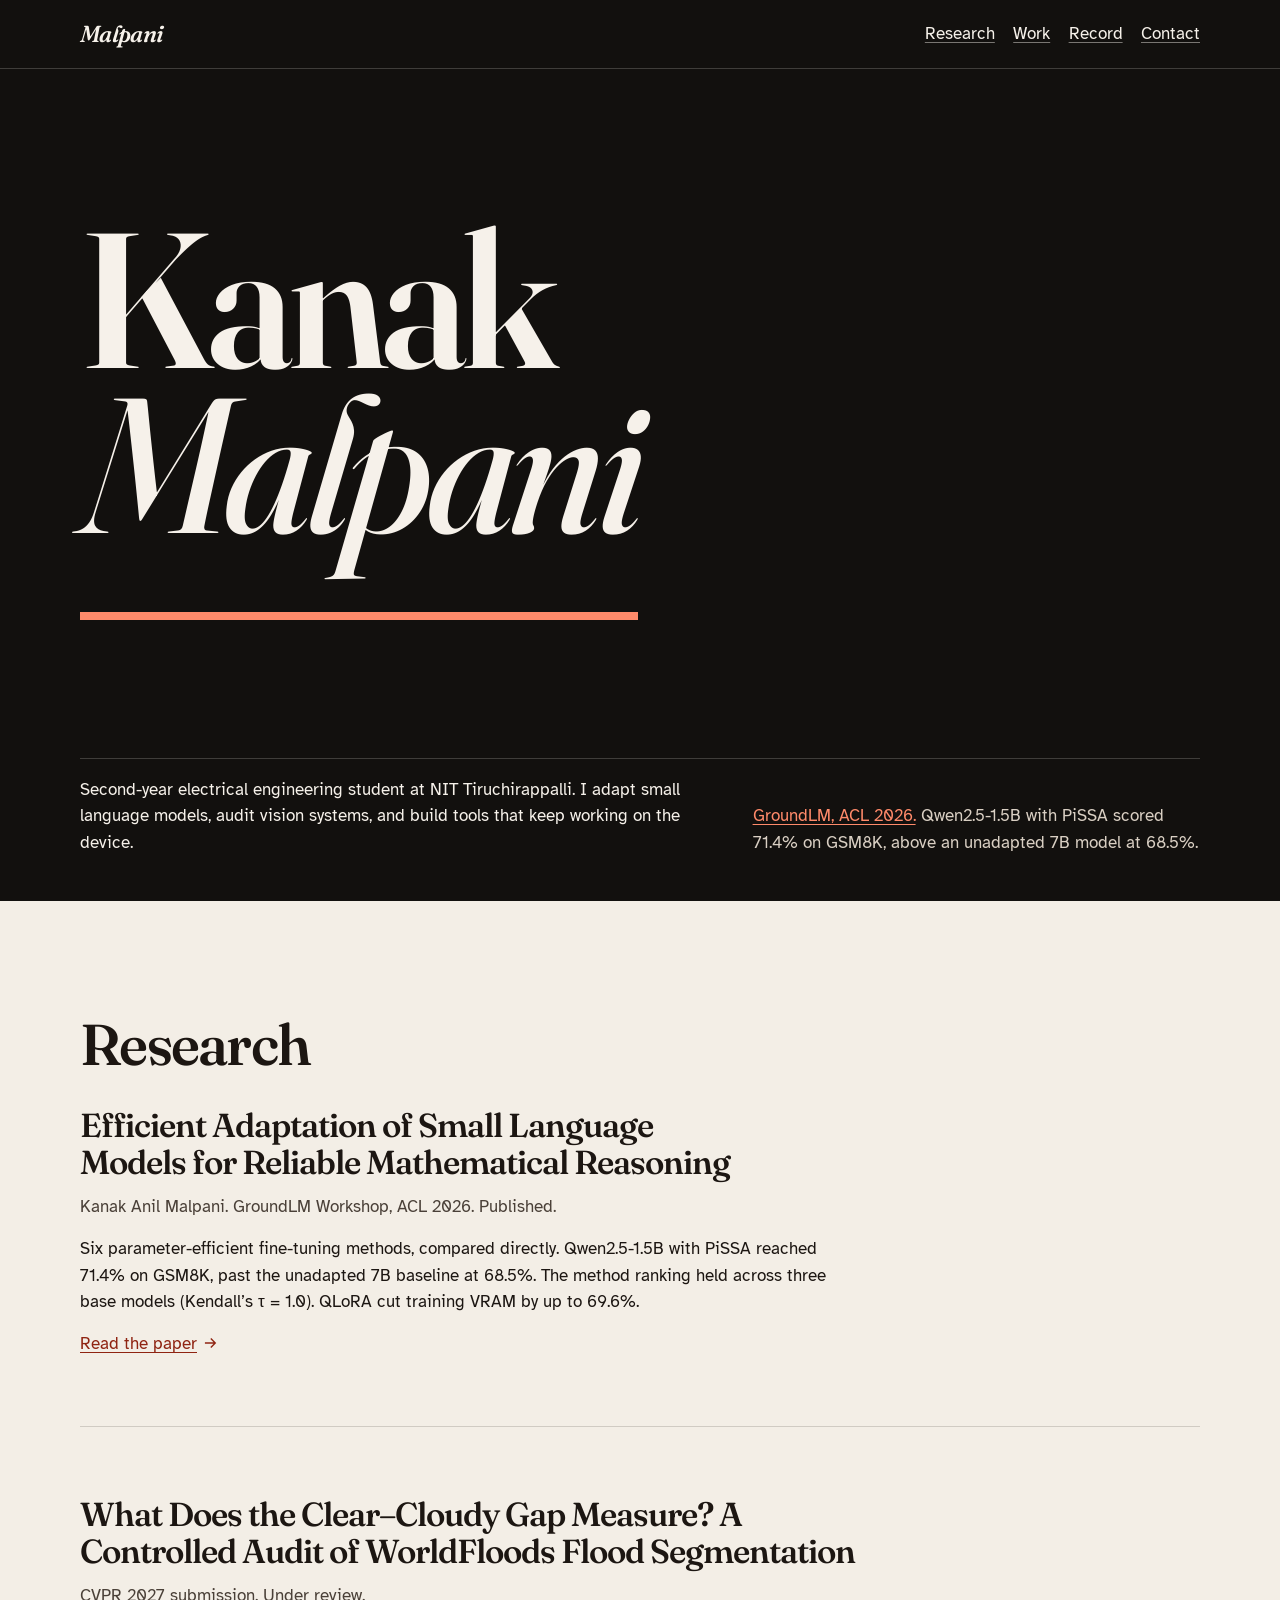
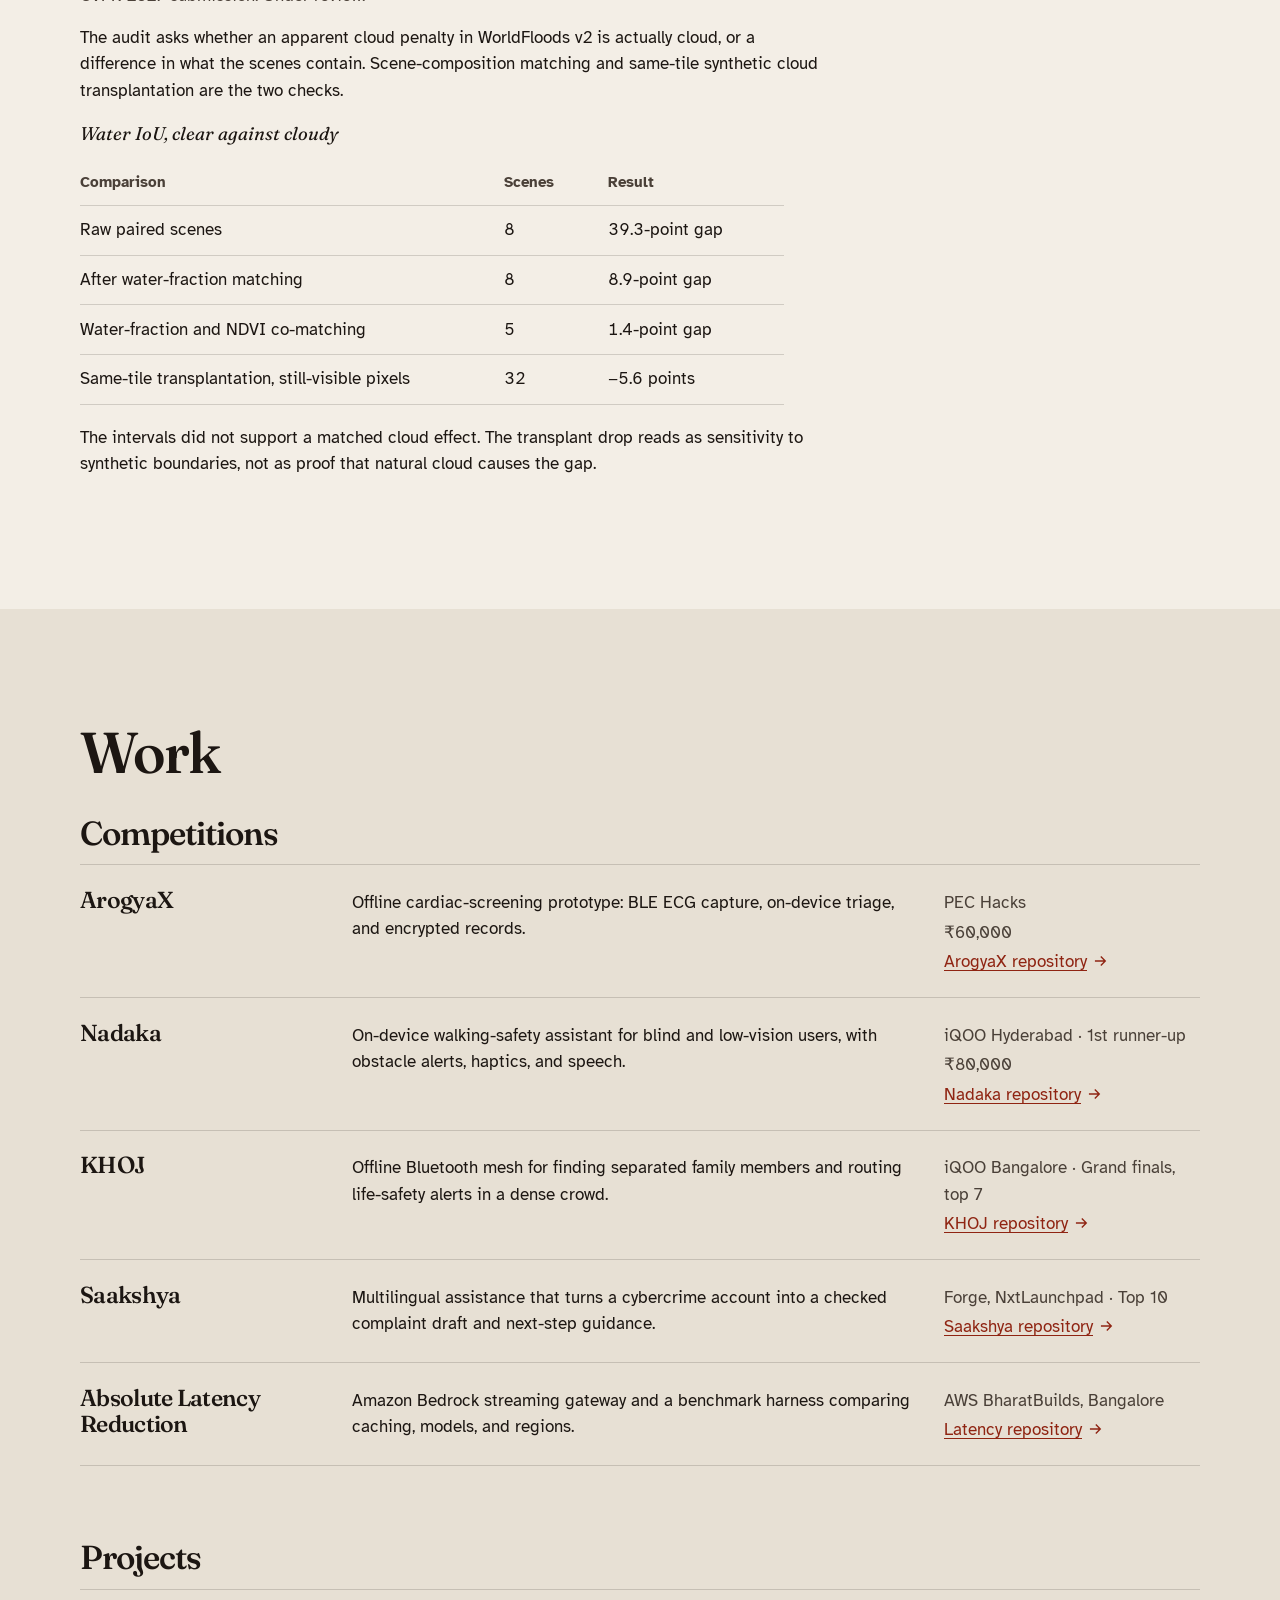
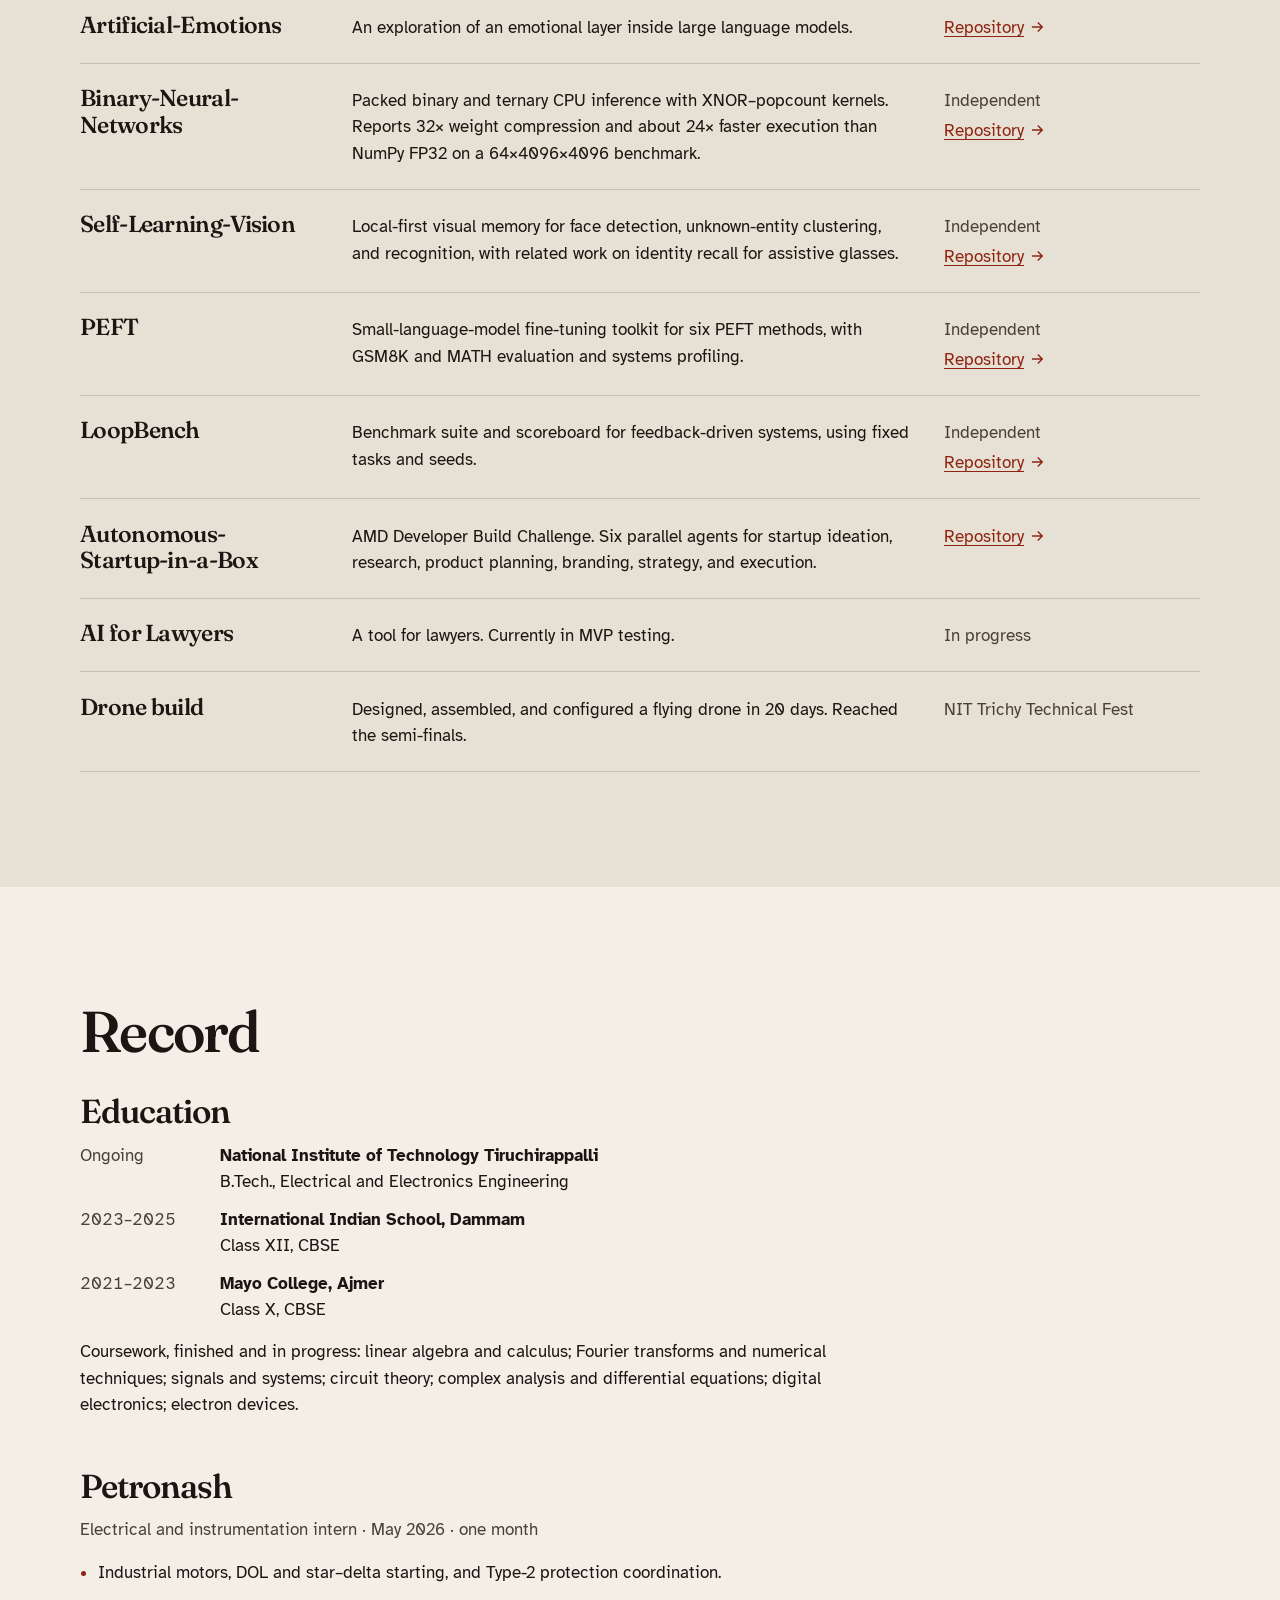
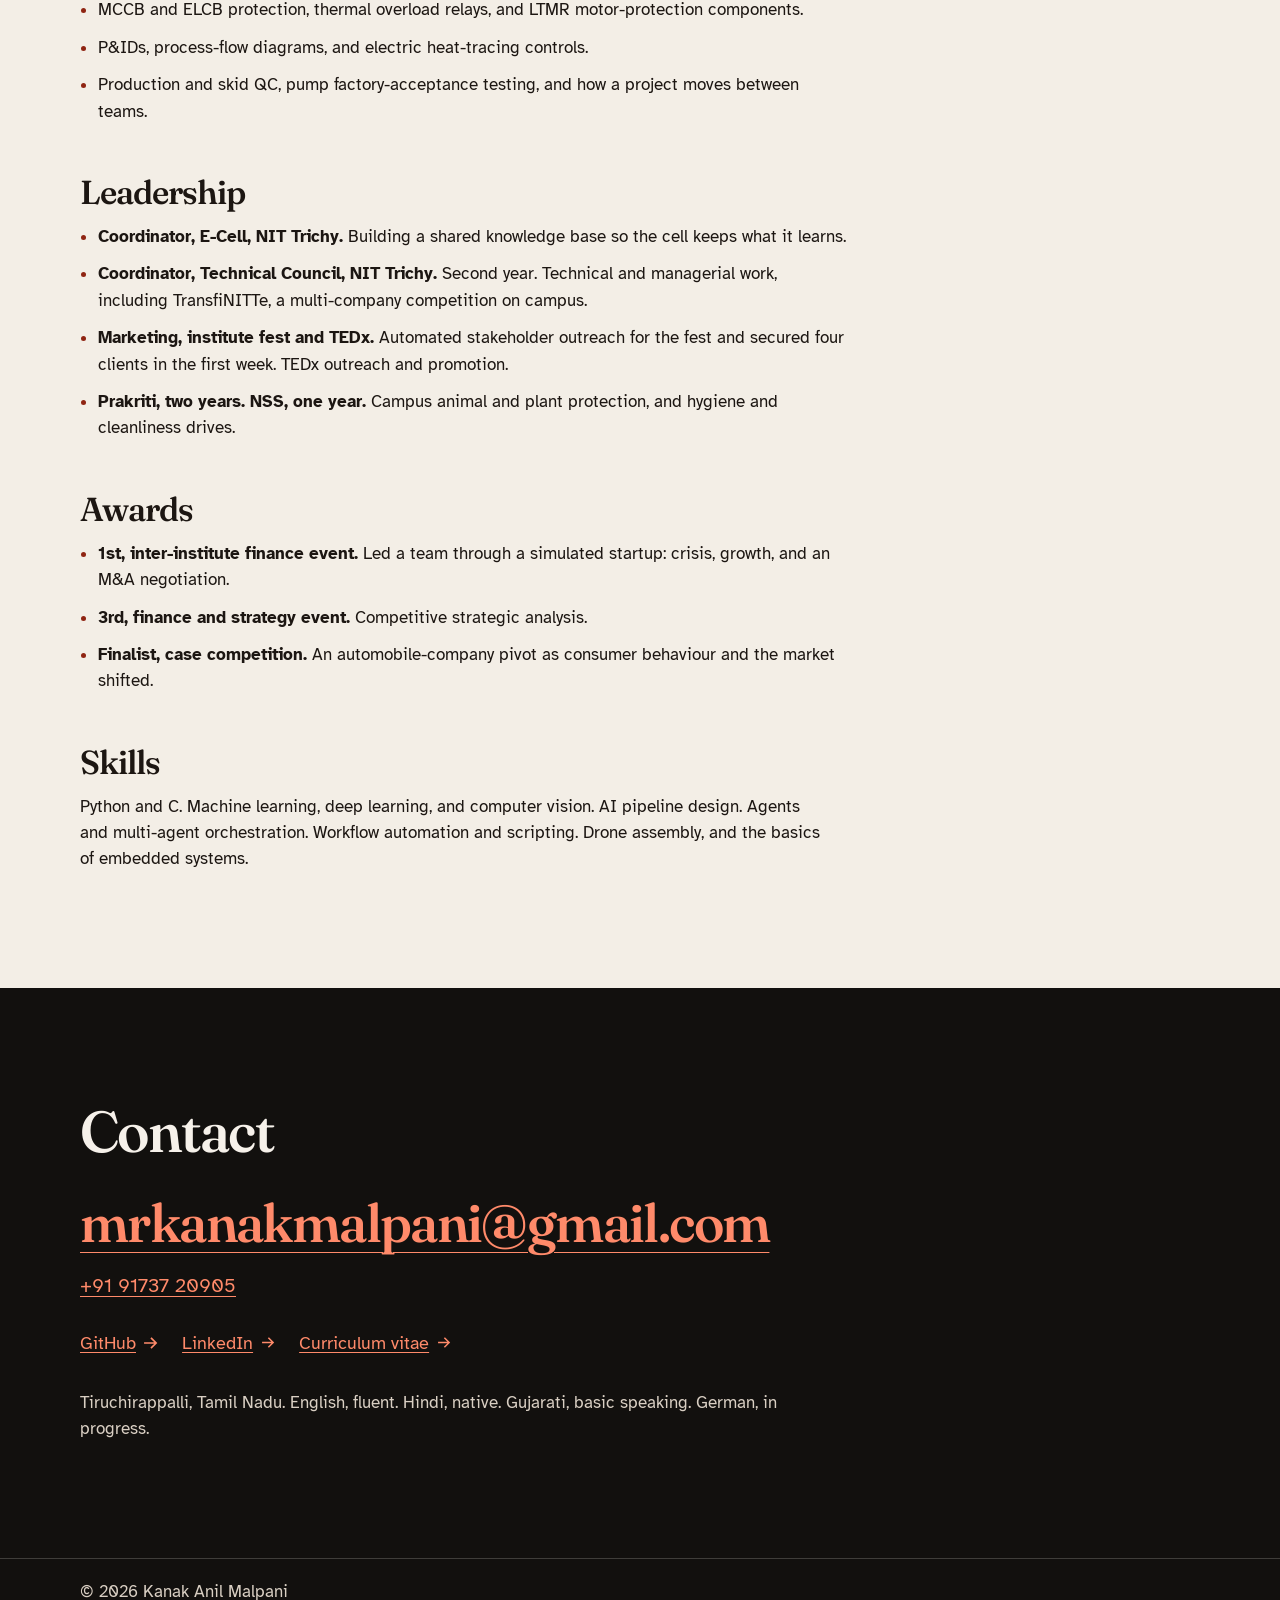
==== index.html @ 1b077163 "Add a personal site for GitHub Pages. A static folio drawn from the CV: research, competitions, proj" ====
<!DOCTYPE html>
<html lang="en">
  <head>
    <meta charset="utf-8" />
    <meta name="viewport" content="width=device-width, initial-scale=1" />
    <title>Kanak Malpani — Electrical engineering, models, and on-device systems</title>
    <meta
      name="description"
      content="Kanak Anil Malpani is a second-year electrical engineering student at NIT Tiruchirappalli working on language-model adaptation, computer vision, and on-device systems."
    />
    <link rel="canonical" href="https://kanakmalpani.github.io/Kanak-Malpani/" />
    <meta name="theme-color" content="#12100e" />
    <meta property="og:type" content="profile" />
    <meta property="og:title" content="Kanak Malpani" />
    <meta
      property="og:description"
      content="Second-year electrical engineering at NIT Tiruchirappalli. Small language models, vision audits, and tools that run on the device."
    />
    <meta property="og:url" content="https://kanakmalpani.github.io/Kanak-Malpani/" />
    <meta property="og:image" content="https://kanakmalpani.github.io/Kanak-Malpani/og.png" />
    <meta name="twitter:card" content="summary_large_image" />
    <link rel="icon" href="favicon.svg" type="image/svg+xml" />
    <link rel="preconnect" href="https://fonts.googleapis.com" />
    <link rel="preconnect" href="https://fonts.gstatic.com" crossorigin />
    <link
      href="https://fonts.googleapis.com/css2?family=Atkinson+Hyperlegible:ital,wght@0,400;0,700;1,400&family=Fraunces:ital,opsz,wght@0,9..144,460;0,9..144,600;1,9..144,460;1,9..144,560&display=swap"
      rel="stylesheet"
    />
    <link rel="stylesheet" href="styles.css" />
    <script type="application/ld+json">
      {
        "@context": "https://schema.org",
        "@type": "Person",
        "name": "Kanak Anil Malpani",
        "email": "mailto:mrkanakmalpani@gmail.com",
        "telephone": "+91-91737-20905",
        "url": "https://kanakmalpani.github.io/Kanak-Malpani/",
        "sameAs": [
          "https://github.com/KanakMalpani",
          "https://www.linkedin.com/in/kanakmalpani/"
        ],
        "jobTitle": "B.Tech. student, Electrical and Electronics Engineering",
        "affiliation": {
          "@type": "CollegeOrUniversity",
          "name": "National Institute of Technology Tiruchirappalli"
        }
      }
    </script>
  </head>
  <body>
    <a class="skip" href="#research">Skip to research</a>
    <header class="bar">
      <div class="wrap bar-inner">
        <a class="mark" href="#top">Malpani</a>
        <nav aria-label="On this page">
          <a href="#research">Research</a>
          <a href="#work">Work</a>
          <a href="#record">Record</a>
          <a href="#contact">Contact</a>
        </nav>
      </div>
    </header>

    <main id="top">
      <section class="cover" aria-labelledby="name">
        <div class="wrap cover-inner">
          <h1 id="name">
            <span class="kanak">Kanak</span>
            <span class="malpani">Malpani</span>
          </h1>
          <div class="lede">
            <p>
              Second-year electrical engineering student at NIT Tiruchirappalli. I adapt small
              language models, audit vision systems, and build tools that keep working on the device.
            </p>
            <p>
              <a href="#groundlm">GroundLM, ACL 2026.</a>
              Qwen2.5-1.5B with PiSSA scored 71.4% on GSM8K, above an unadapted 7B model at 68.5%.
            </p>
          </div>
        </div>
      </section>

      <section class="section" id="research" aria-labelledby="research-title">
        <div class="wrap">
          <h2 id="research-title">Research</h2>

          <article class="paper" id="groundlm">
            <h3>Efficient Adaptation of Small Language Models for Reliable Mathematical Reasoning</h3>
            <p class="cite">
              Kanak Anil Malpani. GroundLM Workshop, ACL 2026. Published.
            </p>
            <p>
              Six parameter-efficient fine-tuning methods, compared directly. Qwen2.5-1.5B with PiSSA
              reached 71.4% on GSM8K, past the unadapted 7B baseline at 68.5%. The method ranking
              held across three base models (Kendall’s τ = 1.0). QLoRA cut training VRAM by up to 69.6%.
            </p>
            <p>
              <a class="out" href="https://aclanthology.org/2026.groundlm-1.91/">Read the paper</a>
            </p>
          </article>

          <article class="paper" id="worldfloods">
            <h3>What Does the Clear–Cloudy Gap Measure? A Controlled Audit of WorldFloods Flood Segmentation</h3>
            <p class="cite">CVPR 2027 submission. Under review.</p>
            <p>
              The audit asks whether an apparent cloud penalty in WorldFloods v2 is actually cloud,
              or a difference in what the scenes contain. Scene-composition matching and same-tile
              synthetic cloud transplantation are the two checks.
            </p>
            <table class="gap">
              <caption>Water IoU, clear against cloudy</caption>
              <thead>
                <tr>
                  <th scope="col">Comparison</th>
                  <th scope="col">Scenes</th>
                  <th scope="col">Result</th>
                </tr>
              </thead>
              <tbody>
                <tr>
                  <th scope="row">Raw paired scenes</th>
                  <td>8</td>
                  <td>39.3-point gap</td>
                </tr>
                <tr>
                  <th scope="row">After water-fraction matching</th>
                  <td>8</td>
                  <td>8.9-point gap</td>
                </tr>
                <tr>
                  <th scope="row">Water-fraction and NDVI co-matching</th>
                  <td>5</td>
                  <td>1.4-point gap</td>
                </tr>
                <tr>
                  <th scope="row">Same-tile transplantation, still-visible pixels</th>
                  <td>32</td>
                  <td>−5.6 points</td>
                </tr>
              </tbody>
            </table>
            <p>
              The intervals did not support a matched cloud effect. The transplant drop reads as
              sensitivity to synthetic boundaries, not as proof that natural cloud causes the gap.
            </p>
          </article>
        </div>
      </section>

      <section class="section band" id="work" aria-labelledby="work-title">
        <div class="wrap">
          <h2 id="work-title">Work</h2>

          <div class="group">
            <h3>Competitions</h3>
            <div class="entries">
              <article class="entry">
                <h4>ArogyaX</h4>
                <p>
                  Offline cardiac-screening prototype: BLE ECG capture, on-device triage, and encrypted records.
                </p>
                <p class="meta">
                  <span>PEC Hacks</span>
                  <span>₹60,000</span>
                  <a class="out" href="https://github.com/anubhavsinha201/CONGNIVISTA">ArogyaX repository</a>
                </p>
              </article>
              <article class="entry">
                <h4>Nadaka</h4>
                <p>
                  On-device walking-safety assistant for blind and low-vision users, with obstacle alerts, haptics, and speech.
                </p>
                <p class="meta">
                  <span>iQOO Hyderabad · 1st runner-up</span>
                  <span>₹80,000</span>
                  <a class="out" href="https://github.com/aadityaa0523/iqoo-Hyderabad">Nadaka repository</a>
                </p>
              </article>
              <article class="entry">
                <h4>KHOJ</h4>
                <p>
                  Offline Bluetooth mesh for finding separated family members and routing life-safety alerts in a dense crowd.
                </p>
                <p class="meta">
                  <span>iQOO Bangalore · Grand finals, top 7</span>
                  <a class="out" href="https://github.com/aadityaa0523/KHOJ">KHOJ repository</a>
                </p>
              </article>
              <article class="entry">
                <h4>Saakshya</h4>
                <p>
                  Multilingual assistance that turns a cybercrime account into a checked complaint draft and next-step guidance.
                </p>
                <p class="meta">
                  <span>Forge, NxtLaunchpad · Top 10</span>
                  <a class="out" href="https://github.com/aadityaa0523/saakshya">Saakshya repository</a>
                </p>
              </article>
              <article class="entry">
                <h4>Absolute Latency Reduction</h4>
                <p>
                  Amazon Bedrock streaming gateway and a benchmark harness comparing caching, models, and regions.
                </p>
                <p class="meta">
                  <span>AWS BharatBuilds, Bangalore</span>
                  <a class="out" href="https://github.com/aadityaa0523/absolute-latency-reduction">Latency repository</a>
                </p>
              </article>
            </div>
          </div>

          <div class="group">
            <h3>Projects</h3>
            <div class="entries">
              <article class="entry">
                <h4>Artificial-Emotions</h4>
                <p>An exploration of an emotional layer inside large language models.</p>
                <p class="meta">
                  <a class="out" href="https://github.com/KanakMalpani/Artificial-Emotions" aria-label="Artificial-Emotions repository">Repository</a>
                </p>
              </article>
              <article class="entry">
                <h4>Binary-Neural-Networks</h4>
                <p>
                  Packed binary and ternary CPU inference with XNOR–popcount kernels. Reports 32× weight compression
                  and about 24× faster execution than NumPy FP32 on a 64×4096×4096 benchmark.
                </p>
                <p class="meta">
                  <span>Independent</span>
                  <a class="out" href="https://github.com/KanakMalpani/Binary-Neural-Networks" aria-label="Binary-Neural-Networks repository">Repository</a>
                </p>
              </article>
              <article class="entry">
                <h4>Self-Learning-Vision</h4>
                <p>
                  Local-first visual memory for face detection, unknown-entity clustering, and recognition,
                  with related work on identity recall for assistive glasses.
                </p>
                <p class="meta">
                  <span>Independent</span>
                  <a class="out" href="https://github.com/KanakMalpani/Self-Learning-Vision" aria-label="Self-Learning-Vision repository">Repository</a>
                </p>
              </article>
              <article class="entry">
                <h4>PEFT</h4>
                <p>
                  Small-language-model fine-tuning toolkit for six PEFT methods, with GSM8K and MATH evaluation
                  and systems profiling.
                </p>
                <p class="meta">
                  <span>Independent</span>
                  <a class="out" href="https://github.com/KanakMalpani/PEFT" aria-label="PEFT repository">Repository</a>
                </p>
              </article>
              <article class="entry">
                <h4>LoopBench</h4>
                <p>Benchmark suite and scoreboard for feedback-driven systems, using fixed tasks and seeds.</p>
                <p class="meta">
                  <span>Independent</span>
                  <a class="out" href="https://github.com/KanakMalpani/LoopBench" aria-label="LoopBench repository">Repository</a>
                </p>
              </article>
              <article class="entry">
                <h4>Autonomous-Startup-in-a-Box</h4>
                <p>
                  AMD Developer Build Challenge. Six parallel agents for startup ideation, research, product planning,
                  branding, strategy, and execution.
                </p>
                <p class="meta">
                  <a class="out" href="https://github.com/KanakMalpani/Autonomous-Startup-in-a-Box" aria-label="Autonomous-Startup-in-a-Box repository">Repository</a>
                </p>
              </article>
              <article class="entry">
                <h4>AI for Lawyers</h4>
                <p>A tool for lawyers. Currently in MVP testing.</p>
                <p class="meta"><span>In progress</span></p>
              </article>
              <article class="entry">
                <h4>Drone build</h4>
                <p>Designed, assembled, and configured a flying drone in 20 days. Reached the semi-finals.</p>
                <p class="meta"><span>NIT Trichy Technical Fest</span></p>
              </article>
            </div>
          </div>
        </div>
      </section>

      <section class="section" id="record" aria-labelledby="record-title">
        <div class="wrap">
          <h2 id="record-title">Record</h2>
          <div class="record">
            <article>
              <h3>Education</h3>
              <ul class="facts">
                <li>
                  <span class="when">Ongoing</span>
                  <span>
                    <strong>National Institute of Technology Tiruchirappalli</strong>
                    B.Tech., Electrical and Electronics Engineering
                  </span>
                </li>
                <li>
                  <span class="when">2023–2025</span>
                  <span>
                    <strong>International Indian School, Dammam</strong>
                    Class XII, CBSE
                  </span>
                </li>
                <li>
                  <span class="when">2021–2023</span>
                  <span>
                    <strong>Mayo College, Ajmer</strong>
                    Class X, CBSE
                  </span>
                </li>
              </ul>
              <p>
                Coursework, finished and in progress: linear algebra and calculus; Fourier transforms and numerical
                techniques; signals and systems; circuit theory; complex analysis and differential equations;
                digital electronics; electron devices.
              </p>
            </article>

            <article>
              <h3>Petronash</h3>
              <p class="cite">Electrical and instrumentation intern · May 2026 · one month</p>
              <ul>
                <li>Industrial motors, DOL and star–delta starting, and Type-2 protection coordination.</li>
                <li>MCCB and ELCB protection, thermal overload relays, and LTMR motor-protection components.</li>
                <li>P&amp;IDs, process-flow diagrams, and electric heat-tracing controls.</li>
                <li>Production and skid QC, pump factory-acceptance testing, and how a project moves between teams.</li>
              </ul>
            </article>

            <article>
              <h3>Leadership</h3>
              <ul>
                <li>
                  <strong>Coordinator, E-Cell, NIT Trichy.</strong>
                  Building a shared knowledge base so the cell keeps what it learns.
                </li>
                <li>
                  <strong>Coordinator, Technical Council, NIT Trichy.</strong>
                  Second year. Technical and managerial work, including TransfiNITTe, a multi-company competition on campus.
                </li>
                <li>
                  <strong>Marketing, institute fest and TEDx.</strong>
                  Automated stakeholder outreach for the fest and secured four clients in the first week. TEDx outreach and promotion.
                </li>
                <li>
                  <strong>Prakriti, two years. NSS, one year.</strong>
                  Campus animal and plant protection, and hygiene and cleanliness drives.
                </li>
              </ul>
            </article>

            <article>
              <h3>Awards</h3>
              <ul>
                <li>
                  <strong>1st, inter-institute finance event.</strong>
                  Led a team through a simulated startup: crisis, growth, and an M&amp;A negotiation.
                </li>
                <li>
                  <strong>3rd, finance and strategy event.</strong>
                  Competitive strategic analysis.
                </li>
                <li>
                  <strong>Finalist, case competition.</strong>
                  An automobile-company pivot as consumer behaviour and the market shifted.
                </li>
              </ul>
            </article>

            <article>
              <h3>Skills</h3>
              <p>
                Python and C. Machine learning, deep learning, and computer vision. AI pipeline design.
                Agents and multi-agent orchestration. Workflow automation and scripting.
                Drone assembly, and the basics of embedded systems.
              </p>
            </article>
          </div>
        </div>
      </section>

      <section class="section contact" id="contact" aria-labelledby="contact-title">
        <div class="wrap">
          <h2 id="contact-title">Contact</h2>
          <p class="email">
            <a href="mailto:mrkanakmalpani@gmail.com">mrkanakmalpani@gmail.com</a>
          </p>
          <p class="phone"><a href="tel:+919173720905">+91 91737 20905</a></p>
          <ul class="reach">
            <li><a class="out" rel="me" href="https://github.com/KanakMalpani">GitHub</a></li>
            <li><a class="out" rel="me" href="https://www.linkedin.com/in/kanakmalpani/">LinkedIn</a></li>
            <li><a class="out" href="kanak-malpani-cv.pdf">Curriculum vitae</a></li>
          </ul>
          <p class="langs">
            Tiruchirappalli, Tamil Nadu.
            English, fluent. Hindi, native. Gujarati, basic speaking. German, in progress.
          </p>
        </div>
      </section>
    </main>

    <footer class="colophon">
      <div class="wrap">
        <p>© 2026 Kanak Anil Malpani</p>
      </div>
    </footer>
    <script src="site.js"></script>
  </body>
</html>
---- styles.css ----
:root {
  --night: #12100e;
  --ivory: #f3eee6;
  --ivory-deep: #e7e0d4;
  --ink: #1c1612;
  --ink-soft: #4a4038;
  --night-ink: #f6f1ea;
  --night-soft: #d9cfc3;
  --oxide: #8f2412;
  --oxide-bright: #ff8a6a;
  --line: rgba(28, 22, 18, 0.16);
  --line-night: rgba(246, 241, 234, 0.2);
  --serif: "Fraunces", "Iowan Old Style", Palatino, "Palatino Linotype", serif;
  --sans: "Atkinson Hyperlegible", "Segoe UI", sans-serif;
  --measure: 68ch;
  --ease: cubic-bezier(0.16, 1, 0.3, 1);
}

*,
*::before,
*::after {
  box-sizing: border-box;
}

html {
  scroll-behavior: smooth;
  scroll-padding-top: 5.5rem;
  color-scheme: light;
  scrollbar-color: var(--oxide) var(--ivory-deep);
  scrollbar-width: thin;
}

@media (prefers-reduced-motion: reduce) {
  html {
    scroll-behavior: auto;
  }
}

body {
  margin: 0;
  background: var(--ivory);
  color: var(--ink);
  font-family: var(--sans);
  font-size: 1.0625rem;
  line-height: 1.55;
  text-rendering: optimizeLegibility;
  caret-color: var(--oxide);
  accent-color: var(--oxide);
}

::selection {
  background: #7a1e10;
  color: var(--night-ink);
}

::-webkit-scrollbar {
  width: 12px;
  height: 12px;
}

::-webkit-scrollbar-track {
  background: var(--ivory-deep);
}

::-webkit-scrollbar-thumb {
  background: var(--oxide);
}

img {
  max-width: 100%;
}

h1,
h2,
h3,
h4 {
  text-wrap: balance;
}

p,
li {
  max-width: var(--measure);
}

a {
  color: var(--oxide);
  text-decoration-thickness: 1px;
  text-underline-offset: 0.18em;
  text-decoration-color: currentColor;
}

a:visited {
  color: var(--oxide);
}

a:hover {
  text-decoration-thickness: 2px;
}

:focus-visible {
  outline: 2px solid var(--oxide);
  outline-offset: 3px;
}

.skip {
  position: absolute;
  left: 1rem;
  top: -4rem;
  z-index: 20;
  background: var(--ivory);
  color: var(--ink);
  padding: 0.55rem 0.8rem;
}

.skip:focus {
  top: 0.6rem;
}

.wrap {
  width: min(1120px, calc(100% - clamp(1.5rem, 5vw, 4rem)));
  margin-inline: auto;
}

.bar {
  position: sticky;
  top: 0;
  z-index: 5;
  background: var(--night);
  color: var(--night-ink);
  border-bottom: 1px solid var(--line-night);
}

.bar :focus-visible,
.cover :focus-visible,
.contact :focus-visible,
.colophon :focus-visible {
  outline-color: var(--oxide-bright);
}

.bar-inner {
  display: flex;
  align-items: center;
  justify-content: space-between;
  gap: 1rem 1.5rem;
  min-height: 4.25rem;
  padding-block: 0.35rem;
}

.mark {
  font-family: var(--serif);
  font-style: italic;
  font-weight: 560;
  font-size: 1.45rem;
  letter-spacing: -0.03em;
  color: var(--night-ink);
  text-decoration: none;
}

.mark:visited {
  color: var(--night-ink);
}

.mark:hover {
  text-decoration: underline;
  text-decoration-thickness: 1px;
}

.bar nav {
  display: flex;
  flex-wrap: wrap;
  gap: 0.2rem 1.15rem;
}

.bar nav a {
  color: var(--night-ink);
  text-decoration-color: rgba(246, 241, 234, 0.45);
  padding-block: 0.7rem;
}

.bar nav a:visited {
  color: var(--night-ink);
}

.bar nav a:hover,
.bar nav a[aria-current="true"] {
  color: var(--oxide-bright);
  text-decoration-color: var(--oxide-bright);
}

.cover {
  background: var(--night);
  color: var(--night-ink);
  min-height: calc(100svh - 4.25rem);
}

.cover a,
.cover a:visited,
.contact a,
.contact a:visited,
.colophon a,
.colophon a:visited {
  color: var(--oxide-bright);
}

.cover-inner {
  min-height: calc(100svh - 4.25rem);
  display: flex;
  flex-direction: column;
  justify-content: flex-end;
  padding-block: clamp(1.5rem, 5vh, 3.5rem);
  gap: clamp(1.5rem, 4vh, 2.75rem);
}

h1 {
  margin: auto 0;
  font-family: var(--serif);
  font-weight: 600;
  font-size: clamp(4rem, min(16vw, 23vh), 12rem);
  letter-spacing: -0.035em;
  line-height: 0.86;
}

.kanak,
.malpani {
  display: block;
}

.malpani {
  font-style: italic;
  font-weight: 460;
  position: relative;
  width: fit-content;
  max-width: 100%;
  padding-bottom: 0.38em;
}

.malpani::after {
  content: "";
  position: absolute;
  left: 0;
  right: 0;
  bottom: 0;
  height: 0.04em;
  min-height: 3px;
  background: var(--oxide-bright);
  transform-origin: left center;
}

@media (prefers-reduced-motion: no-preference) {
  .malpani::after {
    transform: scaleX(0);
    animation: draw-rule 900ms var(--ease) 160ms forwards;
  }
}

@keyframes draw-rule {
  to {
    transform: scaleX(1);
  }
}

.lede {
  display: grid;
  grid-template-columns: minmax(0, 1.25fr) minmax(0, 0.9fr);
  gap: clamp(1.25rem, 4vw, 3.5rem);
  align-items: end;
  border-top: 1px solid var(--line-night);
  padding-top: 1.15rem;
}

.lede p {
  margin: 0;
  color: var(--night-ink);
  font-size: 1.0625rem;
}

.lede p + p {
  color: var(--night-soft);
}

.section {
  padding-block: clamp(4.75rem, 9vw, 7.75rem);
}

.section h2 {
  margin: 0 0 2rem;
  font-family: var(--serif);
  font-weight: 560;
  font-size: clamp(2.4rem, 5vw, 3.6rem);
  letter-spacing: -0.03em;
  line-height: 1;
}

.paper + .paper {
  margin-top: 4.25rem;
  padding-top: 4.25rem;
  border-top: 1px solid var(--line);
}

.paper h3,
.group > h3,
.record h3 {
  margin: 0 0 0.85rem;
  font-family: var(--serif);
  font-weight: 560;
  font-size: clamp(1.7rem, 2.6vw, 2.45rem);
  letter-spacing: -0.03em;
  line-height: 1.12;
}

.cite {
  margin: 0 0 1rem;
  color: var(--ink-soft);
}

.paper p,
.record p {
  margin: 0 0 1rem;
}

.gap {
  width: min(100%, 44rem);
  border-collapse: collapse;
  margin: 0.4rem 0 1.25rem;
  font-variant-numeric: tabular-nums;
}

.gap th:nth-child(2),
.gap td:nth-child(2) {
  width: 6.5rem;
}

.gap th:nth-child(3),
.gap td:nth-child(3) {
  width: 11rem;
}

.gap caption {
  caption-side: top;
  text-align: left;
  font-family: var(--serif);
  font-style: italic;
  font-size: 1.15rem;
  padding-bottom: 0.7rem;
  color: var(--ink);
}

.gap th,
.gap td {
  text-align: left;
  vertical-align: top;
  padding: 0.7rem 1rem 0.7rem 0;
  border-bottom: 1px solid var(--line);
  font-weight: 400;
}

.gap thead th {
  color: var(--ink-soft);
  font-size: 0.92rem;
  font-weight: 700;
}

.gap td:last-child,
.gap th:last-child {
  padding-right: 0;
}

.gap td:last-child {
  white-space: nowrap;
}

.band {
  background: var(--ivory-deep);
}

.group + .group {
  margin-top: 4.5rem;
}

.entries {
  border-bottom: 1px solid var(--line);
}

.entry {
  display: grid;
  grid-template-columns: minmax(9.5rem, 15rem) minmax(0, 1fr) minmax(11rem, 16rem);
  gap: 0.75rem 2rem;
  align-items: baseline;
  border-top: 1px solid var(--line);
  padding-block: 1.35rem;
}

.entry h4 {
  margin: 0;
  font-family: var(--serif);
  font-weight: 560;
  font-size: 1.45rem;
  letter-spacing: -0.03em;
  line-height: 1.15;
}

.entry p {
  margin: 0;
}

.entry .meta {
  display: flex;
  flex-direction: column;
  align-items: flex-start;
  gap: 0.2rem;
  color: var(--ink-soft);
  max-width: none;
}

.entry:hover h4 {
  color: var(--oxide);
}

.record {
  display: grid;
  gap: 3rem;
}

.record article > :last-child {
  margin-bottom: 0;
}

.facts,
.record ul {
  margin: 0 0 1rem;
  padding: 0;
  list-style: none;
}

.record ul:not(.facts) {
  padding-left: 1.1rem;
  list-style: disc;
}

.record li::marker {
  color: var(--oxide);
}

.record li + li {
  margin-top: 0.7rem;
}

.facts li {
  display: grid;
  grid-template-columns: 7.5rem minmax(0, 1fr);
  gap: 0.2rem 1.25rem;
  align-items: start;
  max-width: 46rem;
}

.facts strong,
.record li strong {
  font-weight: 700;
}

.facts strong {
  display: block;
}

.when {
  color: var(--ink-soft);
  font-variant-numeric: tabular-nums;
}

a.out::after {
  content: "";
  display: inline-block;
  width: 0.85em;
  height: 0.85em;
  margin-left: 0.35em;
  vertical-align: -0.08em;
  background: currentColor;
  -webkit-mask: url("data:image/svg+xml,%3Csvg xmlns='http://www.w3.org/2000/svg' viewBox='0 0 16 16'%3E%3Cpath fill='none' stroke='%23000' stroke-width='1.6' stroke-linecap='square' d='M3 8h10M9.5 3.5 14 8l-4.5 4.5'/%3E%3C/svg%3E") center / contain no-repeat;
  mask: url("data:image/svg+xml,%3Csvg xmlns='http://www.w3.org/2000/svg' viewBox='0 0 16 16'%3E%3Cpath fill='none' stroke='%23000' stroke-width='1.6' stroke-linecap='square' d='M3 8h10M9.5 3.5 14 8l-4.5 4.5'/%3E%3C/svg%3E") center / contain no-repeat;
}

@media (prefers-reduced-motion: no-preference) {
  a.out::after {
    transition: transform 180ms var(--ease);
  }

  a.out:hover::after {
    transform: translateX(3px);
  }
}

.contact {
  background: var(--night);
  color: var(--night-ink);
}

.contact h2 {
  color: var(--night-ink);
}

.email {
  margin: 0;
  max-width: none;
  font-family: var(--serif);
  font-weight: 560;
  font-size: clamp(1.7rem, 4.4vw, 3.35rem);
  letter-spacing: -0.03em;
  line-height: 1.15;
  overflow-wrap: anywhere;
}

.email a {
  text-decoration-thickness: 1px;
}

.phone {
  margin: 1rem 0 0;
  font-size: 1.25rem;
}

.reach {
  display: flex;
  flex-wrap: wrap;
  gap: 0.6rem 1.5rem;
  margin: 1.75rem 0 0;
  padding: 0;
  list-style: none;
  max-width: none;
}

.reach a {
  font-size: 1.15rem;
}

.langs {
  margin: 2rem 0 0;
  color: var(--night-soft);
}

.colophon {
  background: var(--night);
  color: var(--night-soft);
  border-top: 1px solid var(--line-night);
  padding-block: 1.25rem 2rem;
}

.colophon p {
  margin: 0;
}

@media (max-width: 800px) {
  html {
    scroll-padding-top: 7.75rem;
  }

  .lede,
  .entry,
  .facts li {
    grid-template-columns: 1fr;
  }

  .gap th:nth-child(2),
  .gap td:nth-child(2),
  .gap th:nth-child(3),
  .gap td:nth-child(3) {
    width: auto;
  }

  .gap {
    width: 100%;
  }

  .entry .meta {
    flex-direction: row;
    flex-wrap: wrap;
    gap: 0.35rem 0.9rem;
  }

}

@media (max-width: 520px) {
  .bar-inner {
    align-items: flex-start;
    flex-direction: column;
    gap: 0;
    padding-block: 0.7rem 0.2rem;
  }
}

@media print {
  .bar {
    position: static;
  }

  .cover,
  .contact,
  .colophon,
  .bar,
  .band {
    background: white;
    color: black;
  }

  .cover a,
  .contact a,
  .bar a,
  .mark,
  .lede p,
  .langs,
  .colophon {
    color: black;
  }

  .malpani::after {
    background: black;
    transform: none;
    animation: none;
  }

  .cover,
  .cover-inner {
    min-height: 0;
  }

  a {
    text-decoration: underline;
  }

  .skip {
    display: none;
  }
}
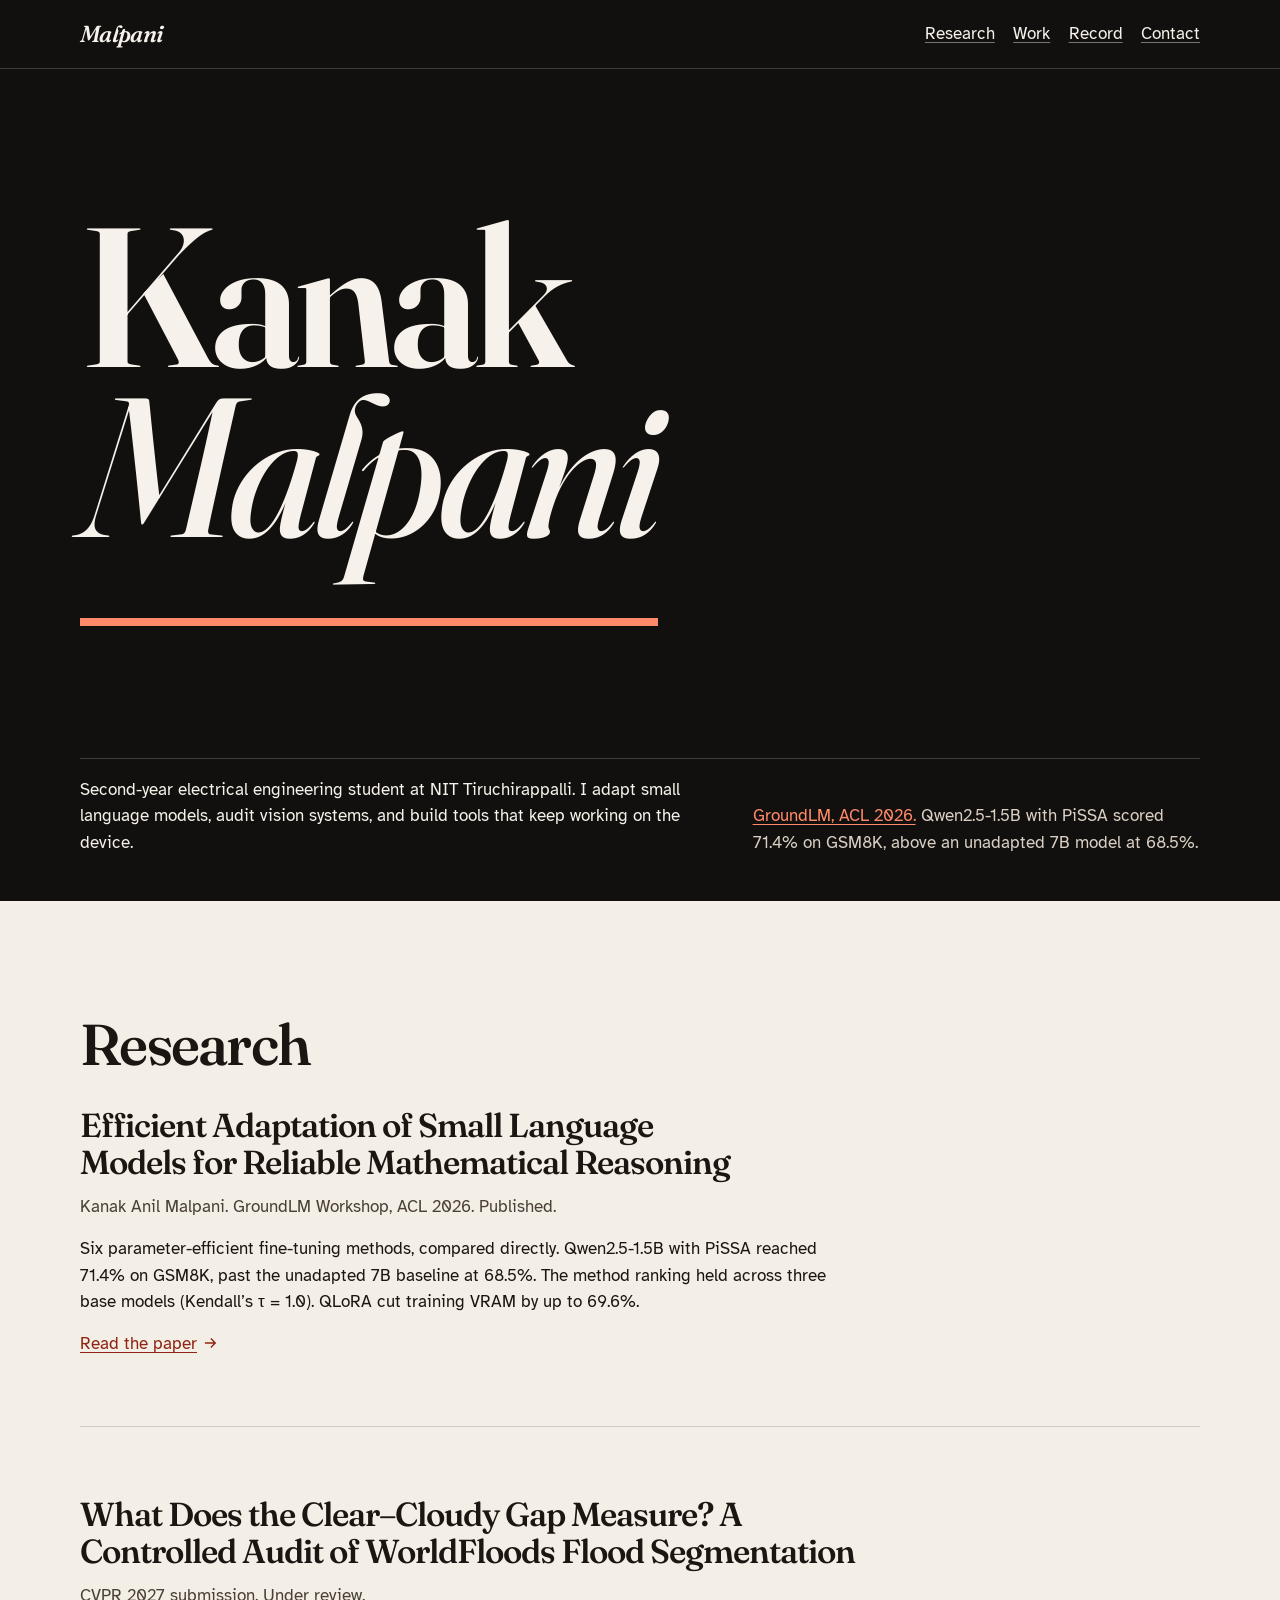
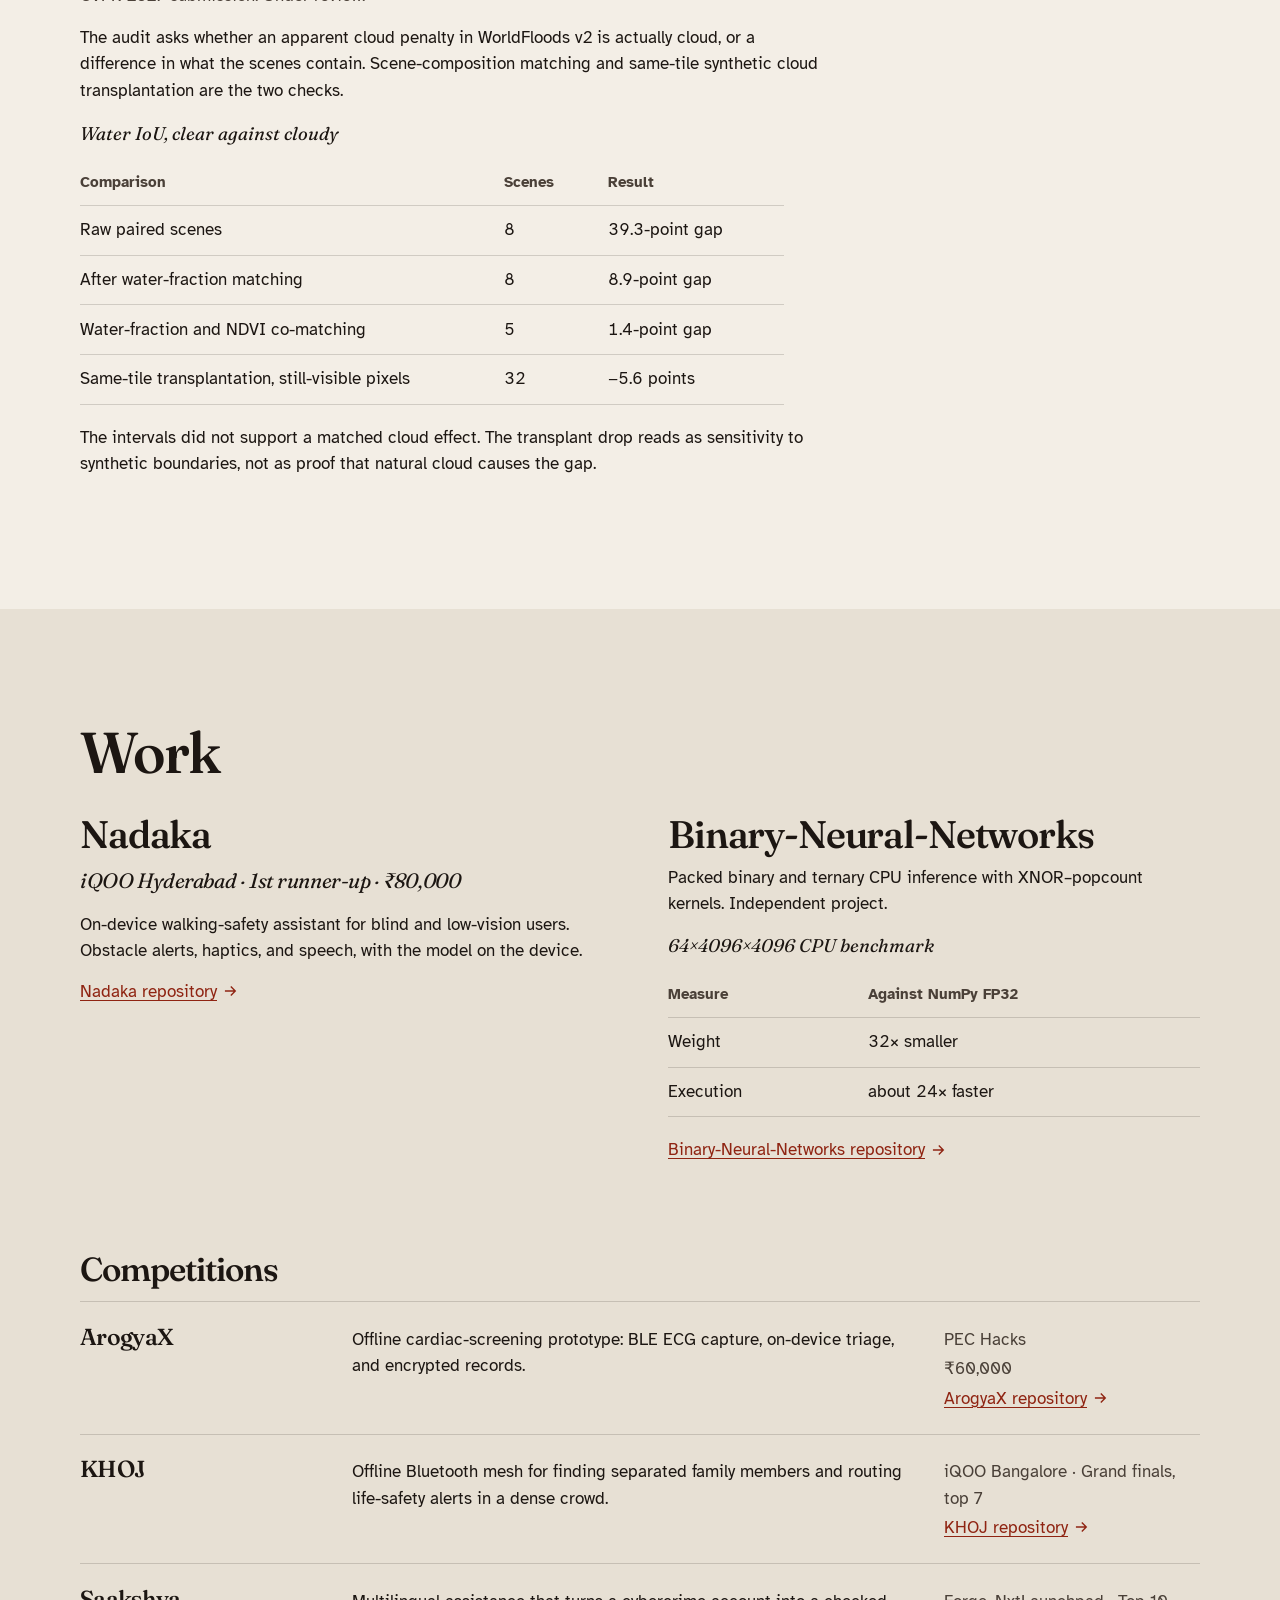
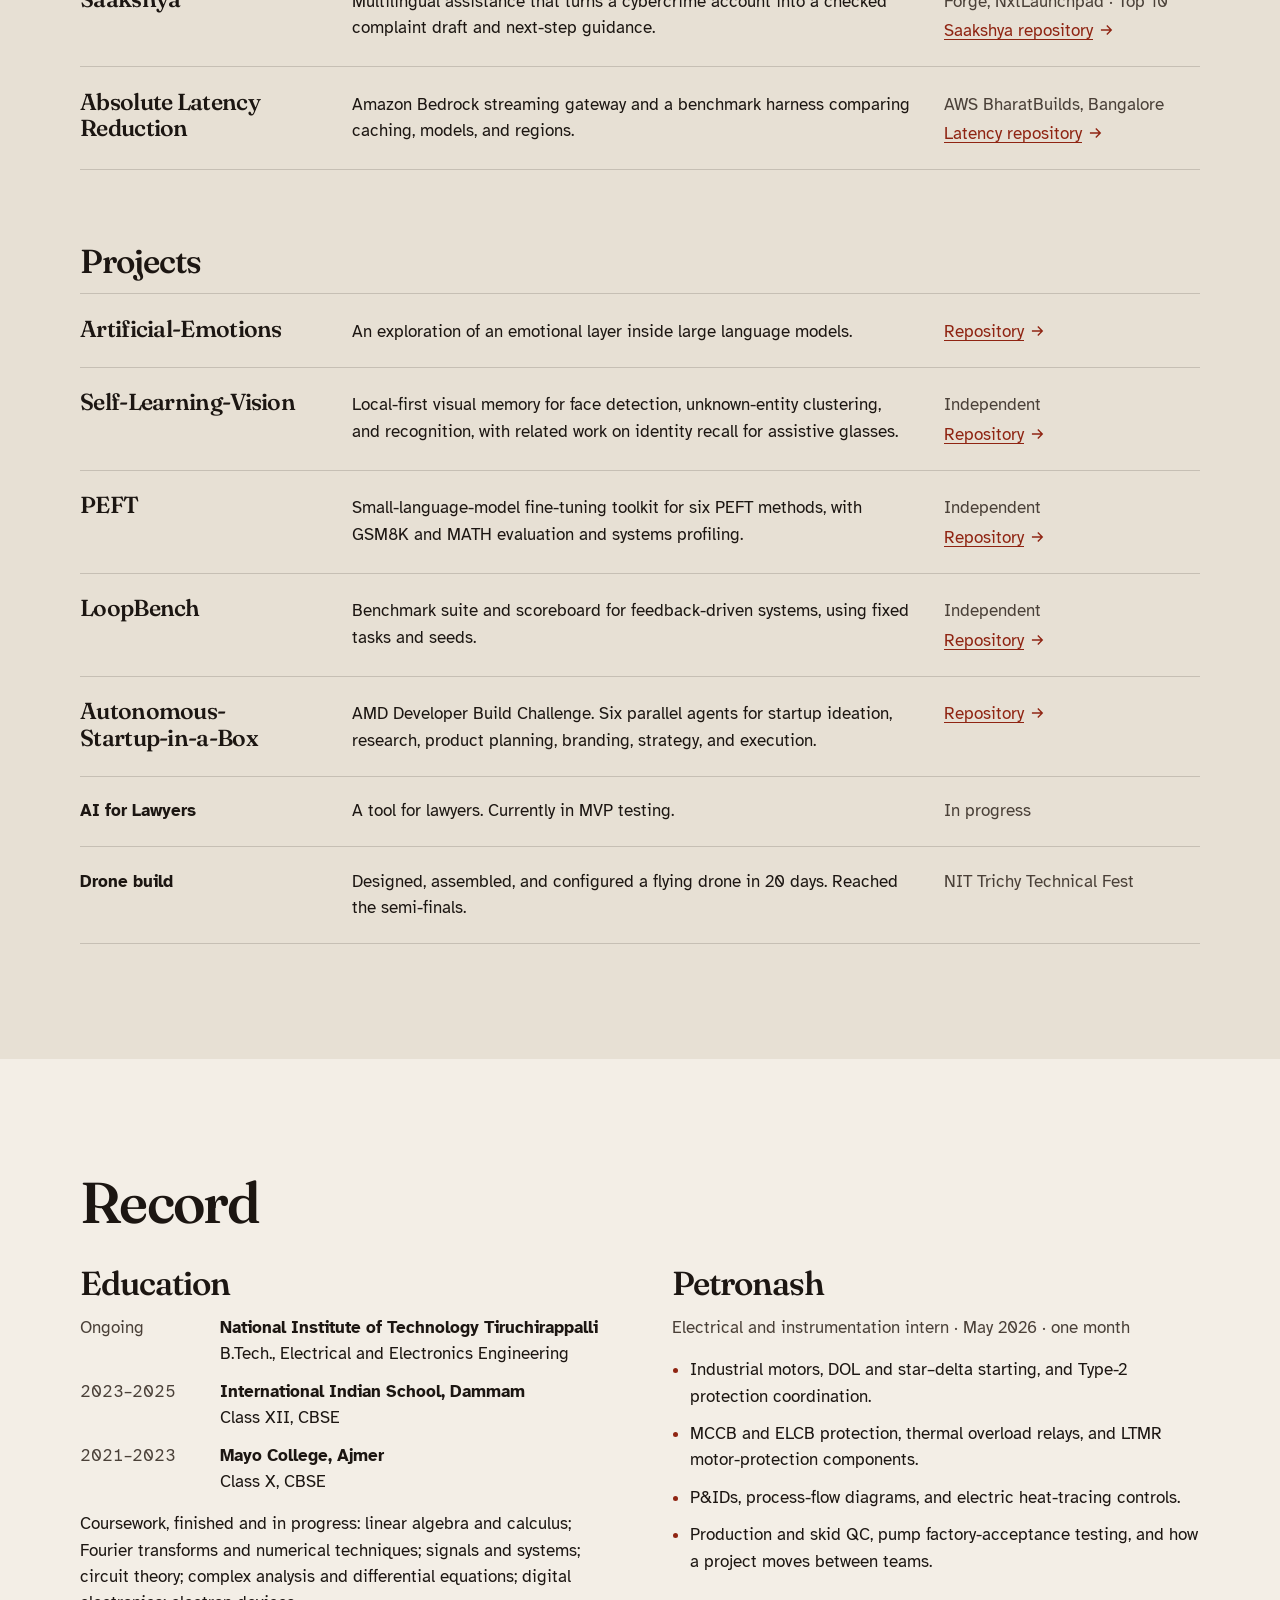
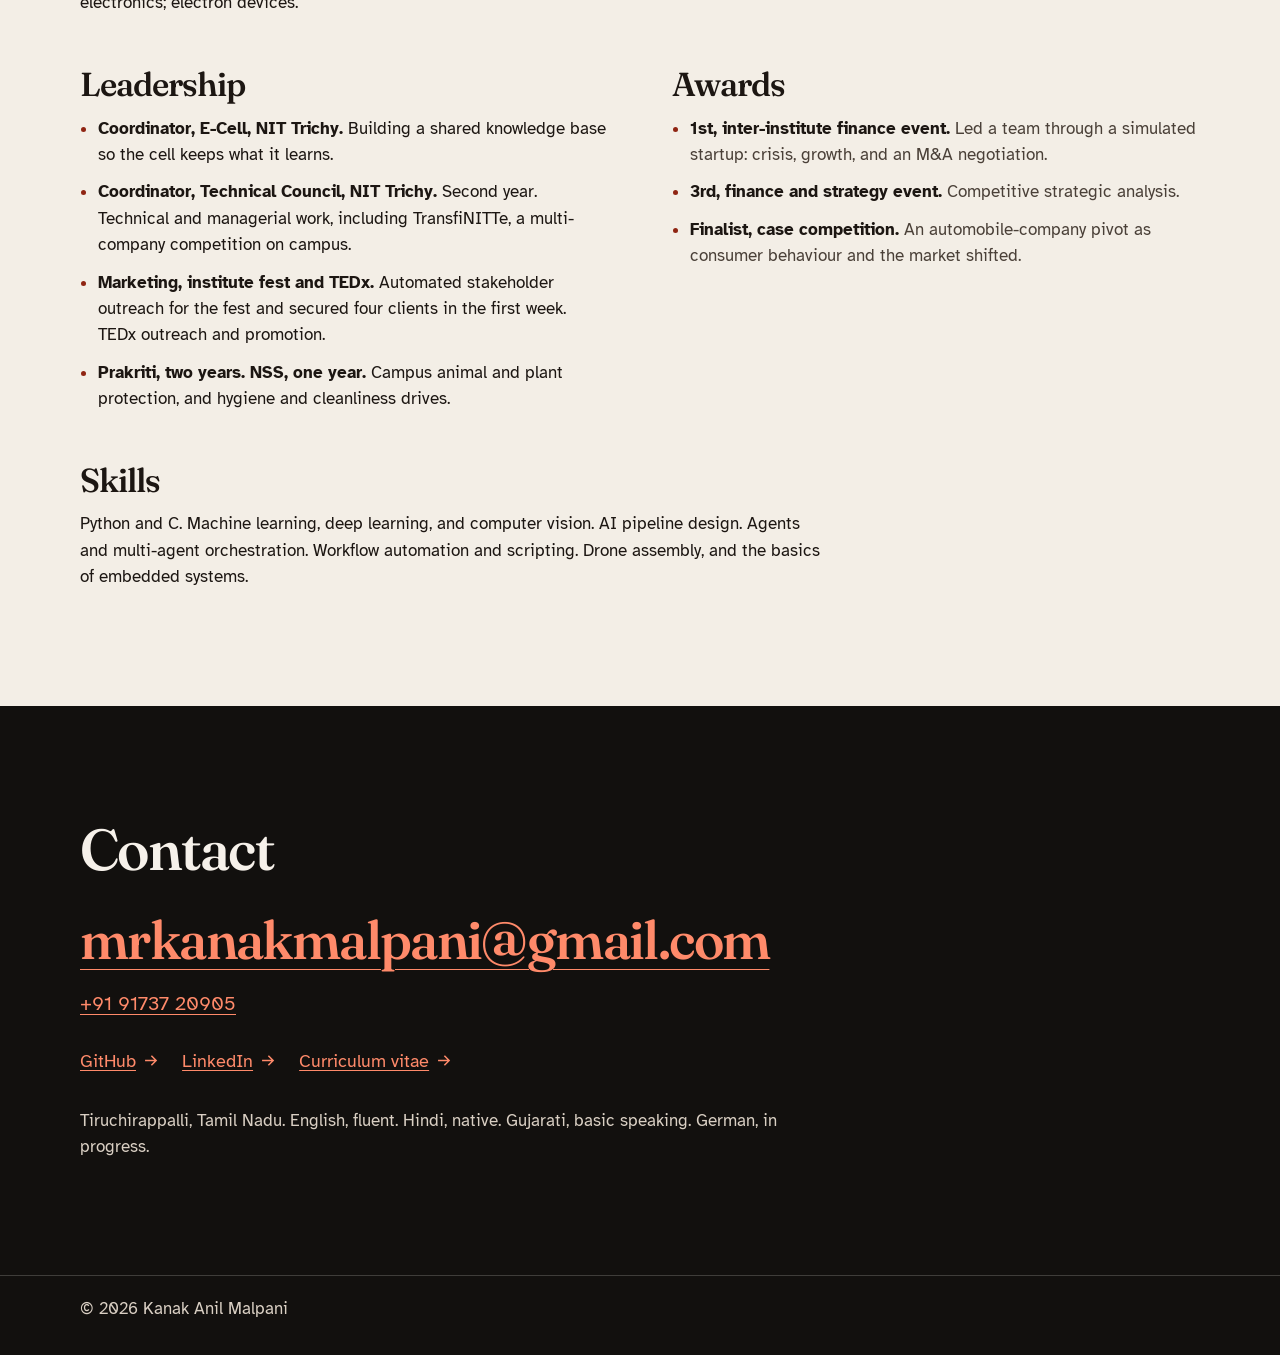
==== commit 3ee1ad31: "Give the folio a clearer order of importance. Nadaka and the binary-network benchmark lead the work," ====
--- a/index.html
+++ b/index.html
@@ -152,6 +152,49 @@
         <div class="wrap">
           <h2 id="work-title">Work</h2>
 
+          <div class="leads">
+            <article class="lead" id="nadaka">
+              <h3>Nadaka</h3>
+              <p class="lead-line">iQOO Hyderabad · 1st runner-up · ₹80,000</p>
+              <p>
+                On-device walking-safety assistant for blind and low-vision users.
+                Obstacle alerts, haptics, and speech, with the model on the device.
+              </p>
+              <p>
+                <a class="out" href="https://github.com/aadityaa0523/iqoo-Hyderabad">Nadaka repository</a>
+              </p>
+            </article>
+            <article class="lead" id="binary-nets">
+              <h3>Binary-Neural-Networks</h3>
+              <p>
+                Packed binary and ternary CPU inference with XNOR–popcount kernels.
+                Independent project.
+              </p>
+              <table class="sheet">
+                <caption>64×4096×4096 CPU benchmark</caption>
+                <thead>
+                  <tr>
+                    <th scope="col">Measure</th>
+                    <th scope="col">Against NumPy FP32</th>
+                  </tr>
+                </thead>
+                <tbody>
+                  <tr>
+                    <th scope="row">Weight</th>
+                    <td>32× smaller</td>
+                  </tr>
+                  <tr>
+                    <th scope="row">Execution</th>
+                    <td>about 24× faster</td>
+                  </tr>
+                </tbody>
+              </table>
+              <p>
+                <a class="out" href="https://github.com/KanakMalpani/Binary-Neural-Networks">Binary-Neural-Networks repository</a>
+              </p>
+            </article>
+          </div>
+
           <div class="group">
             <h3>Competitions</h3>
             <div class="entries">
@@ -167,17 +210,6 @@
                 </p>
               </article>
               <article class="entry">
-                <h4>Nadaka</h4>
-                <p>
-                  On-device walking-safety assistant for blind and low-vision users, with obstacle alerts, haptics, and speech.
-                </p>
-                <p class="meta">
-                  <span>iQOO Hyderabad · 1st runner-up</span>
-                  <span>₹80,000</span>
-                  <a class="out" href="https://github.com/aadityaa0523/iqoo-Hyderabad">Nadaka repository</a>
-                </p>
-              </article>
-              <article class="entry">
                 <h4>KHOJ</h4>
                 <p>
                   Offline Bluetooth mesh for finding separated family members and routing life-safety alerts in a dense crowd.
@@ -221,17 +253,6 @@
                 </p>
               </article>
               <article class="entry">
-                <h4>Binary-Neural-Networks</h4>
-                <p>
-                  Packed binary and ternary CPU inference with XNOR–popcount kernels. Reports 32× weight compression
-                  and about 24× faster execution than NumPy FP32 on a 64×4096×4096 benchmark.
-                </p>
-                <p class="meta">
-                  <span>Independent</span>
-                  <a class="out" href="https://github.com/KanakMalpani/Binary-Neural-Networks" aria-label="Binary-Neural-Networks repository">Repository</a>
-                </p>
-              </article>
-              <article class="entry">
                 <h4>Self-Learning-Vision</h4>
                 <p>
                   Local-first visual memory for face detection, unknown-entity clustering, and recognition,
@@ -271,12 +292,12 @@
                   <a class="out" href="https://github.com/KanakMalpani/Autonomous-Startup-in-a-Box" aria-label="Autonomous-Startup-in-a-Box repository">Repository</a>
                 </p>
               </article>
-              <article class="entry">
+              <article class="entry quiet">
                 <h4>AI for Lawyers</h4>
                 <p>A tool for lawyers. Currently in MVP testing.</p>
                 <p class="meta"><span>In progress</span></p>
               </article>
-              <article class="entry">
+              <article class="entry quiet">
                 <h4>Drone build</h4>
                 <p>Designed, assembled, and configured a flying drone in 20 days. Reached the semi-finals.</p>
                 <p class="meta"><span>NIT Trichy Technical Fest</span></p>
@@ -355,7 +376,7 @@
               </ul>
             </article>
 
-            <article>
+            <article class="aside">
               <h3>Awards</h3>
               <ul>
                 <li>
@@ -373,7 +394,7 @@
               </ul>
             </article>
 
-            <article>
+            <article class="wide">
               <h3>Skills</h3>
               <p>
                 Python and C. Machine learning, deep learning, and computer vision. AI pipeline design.
--- a/styles.css
+++ b/styles.css
@@ -209,15 +209,23 @@
   justify-content: flex-end;
   padding-block: clamp(1.5rem, 5vh, 3.5rem);
   gap: clamp(1.5rem, 4vh, 2.75rem);
+  container-type: inline-size;
 }
 
 h1 {
   margin: auto 0;
+  max-width: 100%;
   font-family: var(--serif);
   font-weight: 600;
-  font-size: clamp(4rem, min(16vw, 23vh), 12rem);
+  font-size: clamp(4rem, min(26cqi, 22svh), 18rem);
   letter-spacing: -0.035em;
   line-height: 0.86;
+}
+
+@media (min-width: 1600px) and (min-height: 1100px) {
+  h1 {
+    font-size: clamp(4rem, min(34cqi, 22svh), 20rem);
+  }
 }
 
 .kanak,
@@ -318,7 +326,8 @@
   margin: 0 0 1rem;
 }
 
-.gap {
+.gap,
+.sheet {
   width: min(100%, 44rem);
   border-collapse: collapse;
   margin: 0.4rem 0 1.25rem;
@@ -335,7 +344,8 @@
   width: 11rem;
 }
 
-.gap caption {
+.gap caption,
+.sheet caption {
   caption-side: top;
   text-align: left;
   font-family: var(--serif);
@@ -346,7 +356,9 @@
 }
 
 .gap th,
-.gap td {
+.gap td,
+.sheet th,
+.sheet td {
   text-align: left;
   vertical-align: top;
   padding: 0.7rem 1rem 0.7rem 0;
@@ -354,19 +366,72 @@
   font-weight: 400;
 }
 
-.gap thead th {
+.gap thead th,
+.sheet thead th {
   color: var(--ink-soft);
   font-size: 0.92rem;
   font-weight: 700;
 }
 
 .gap td:last-child,
-.gap th:last-child {
+.gap th:last-child,
+.sheet td:last-child,
+.sheet th:last-child {
   padding-right: 0;
 }
 
-.gap td:last-child {
+.gap td:last-child,
+.sheet td:last-child {
   white-space: nowrap;
+}
+
+.leads {
+  display: grid;
+  grid-template-columns: 1fr 1fr;
+  gap: 2.5rem 3.5rem;
+  margin-bottom: 4.25rem;
+  padding-bottom: 0.25rem;
+}
+
+.lead h3 {
+  margin: 0 0 0.7rem;
+  font-family: var(--serif);
+  font-weight: 560;
+  font-size: clamp(2.15rem, 3vw, 3rem);
+  letter-spacing: -0.03em;
+  line-height: 1.05;
+}
+
+.lead p {
+  margin: 0 0 0.9rem;
+}
+
+.lead-line {
+  font-family: var(--serif);
+  font-style: italic;
+  font-size: 1.3rem;
+  letter-spacing: -0.02em;
+  color: var(--ink);
+}
+
+.lead .sheet {
+  width: 100%;
+  margin-top: 0.2rem;
+}
+
+.entry.quiet h4 {
+  font-family: var(--sans);
+  font-size: 1.05rem;
+  font-weight: 700;
+  letter-spacing: 0;
+}
+
+.aside li {
+  color: var(--ink-soft);
+}
+
+.aside strong {
+  color: var(--ink);
 }
 
 .band {
@@ -419,6 +484,18 @@
 .record {
   display: grid;
   gap: 3rem;
+}
+
+@media (min-width: 960px) {
+  .record {
+    grid-template-columns: 1fr 1fr;
+    column-gap: 4rem;
+    align-items: start;
+  }
+
+  .record .wide {
+    grid-column: 1 / -1;
+  }
 }
 
 .record article > :last-child {
@@ -555,7 +632,8 @@
 
   .lede,
   .entry,
-  .facts li {
+  .facts li,
+  .leads {
     grid-template-columns: 1fr;
   }
 
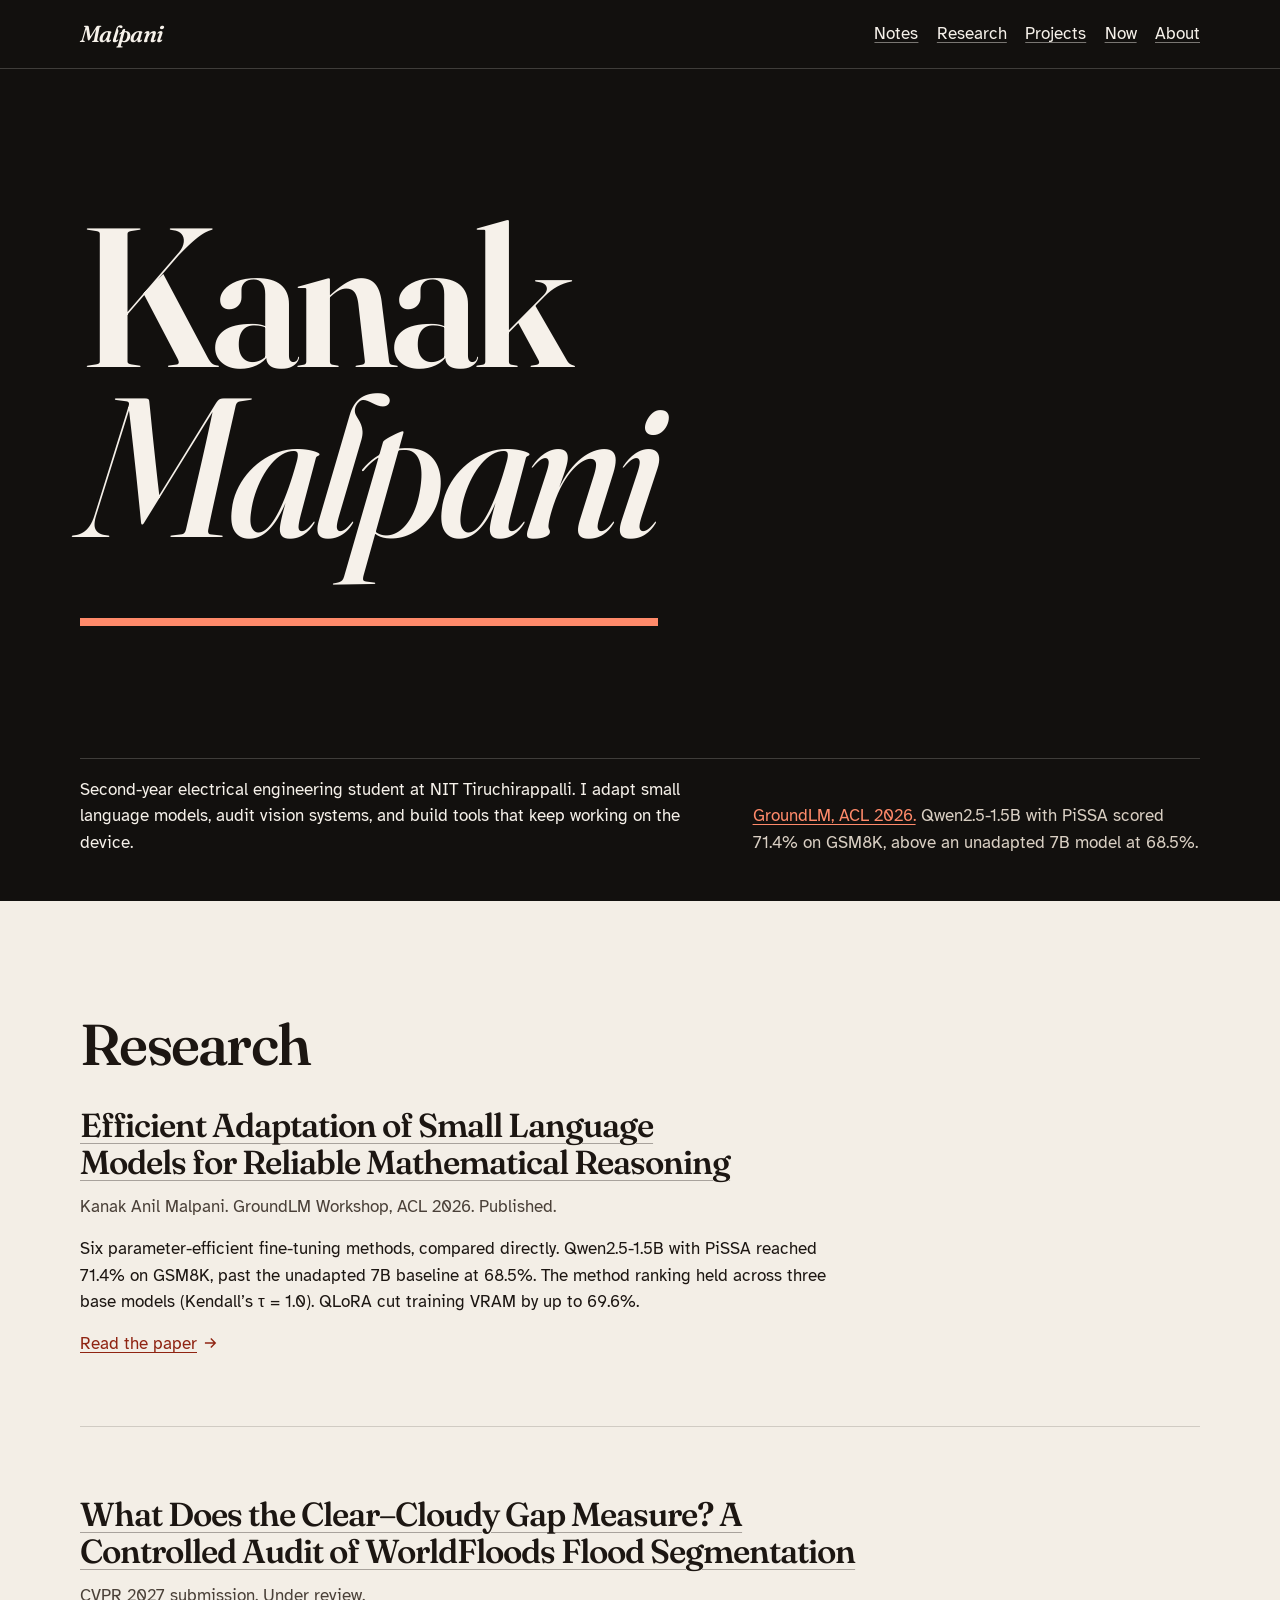
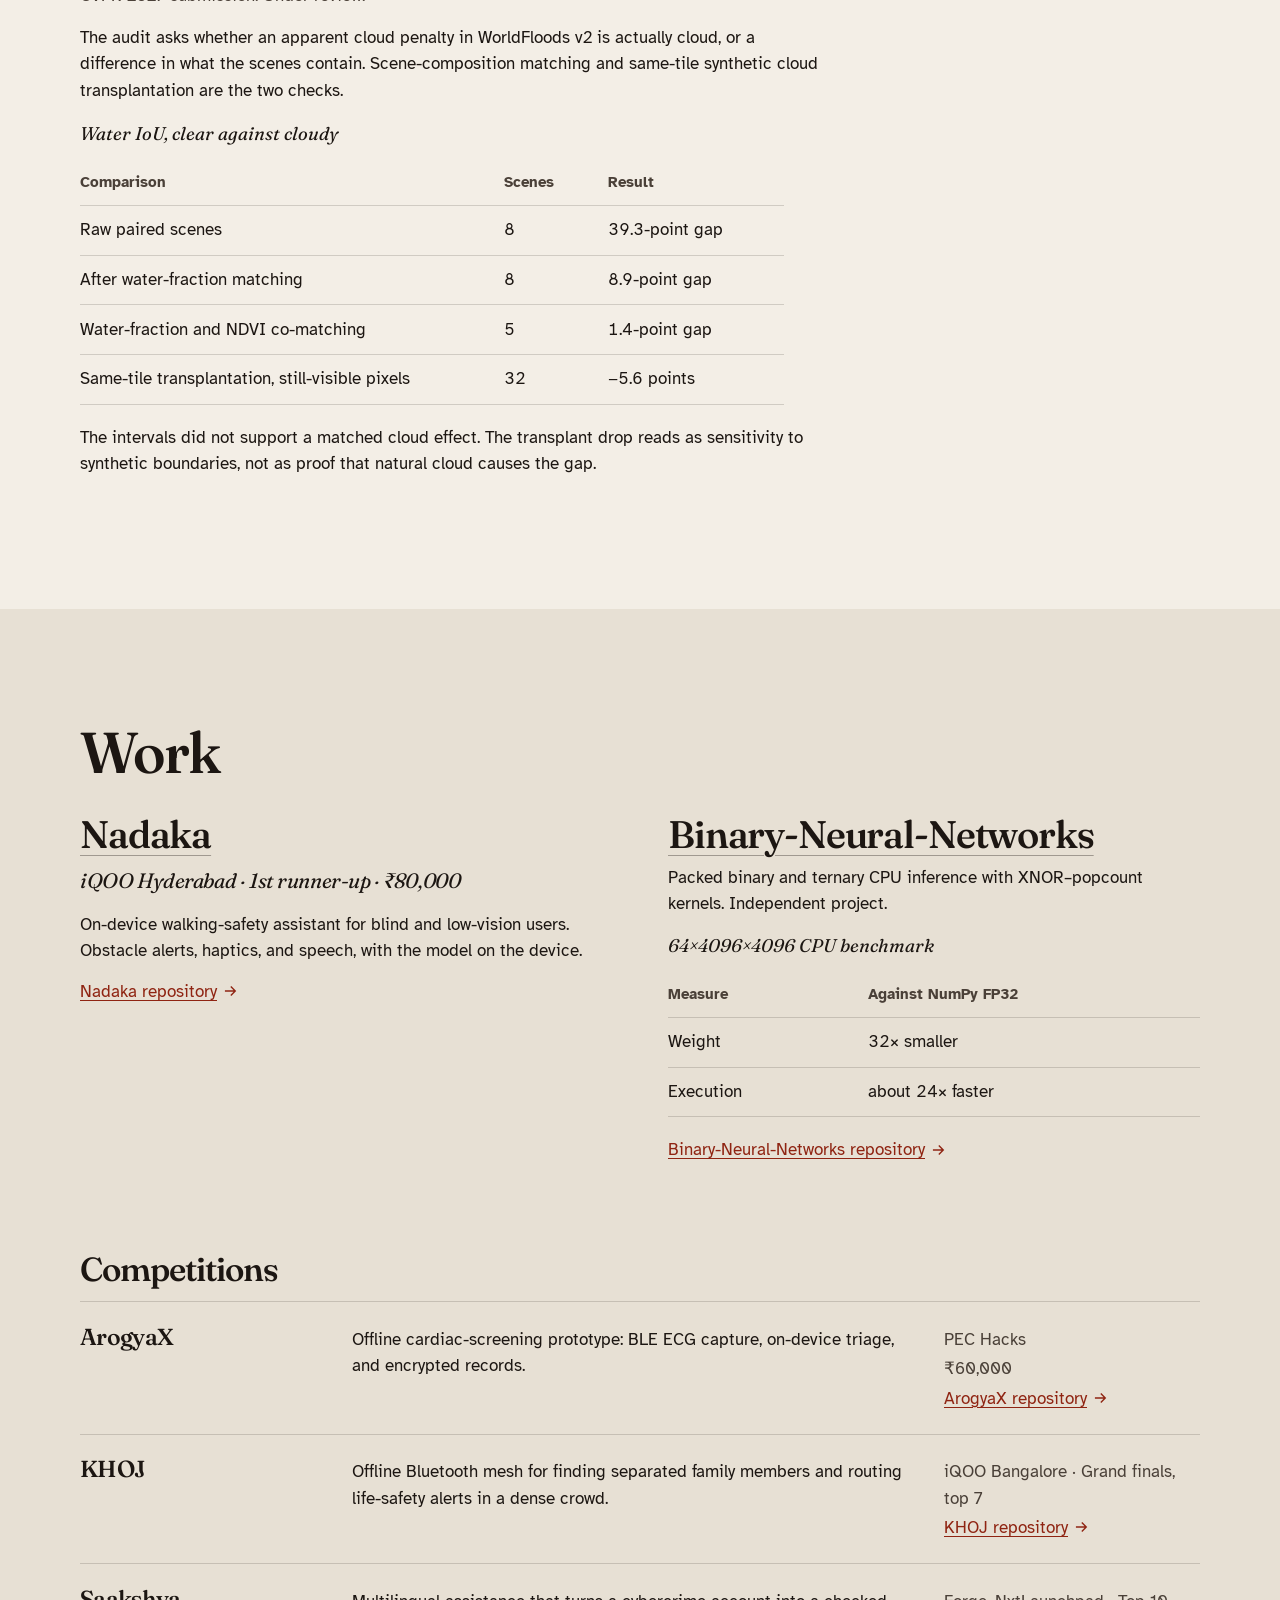
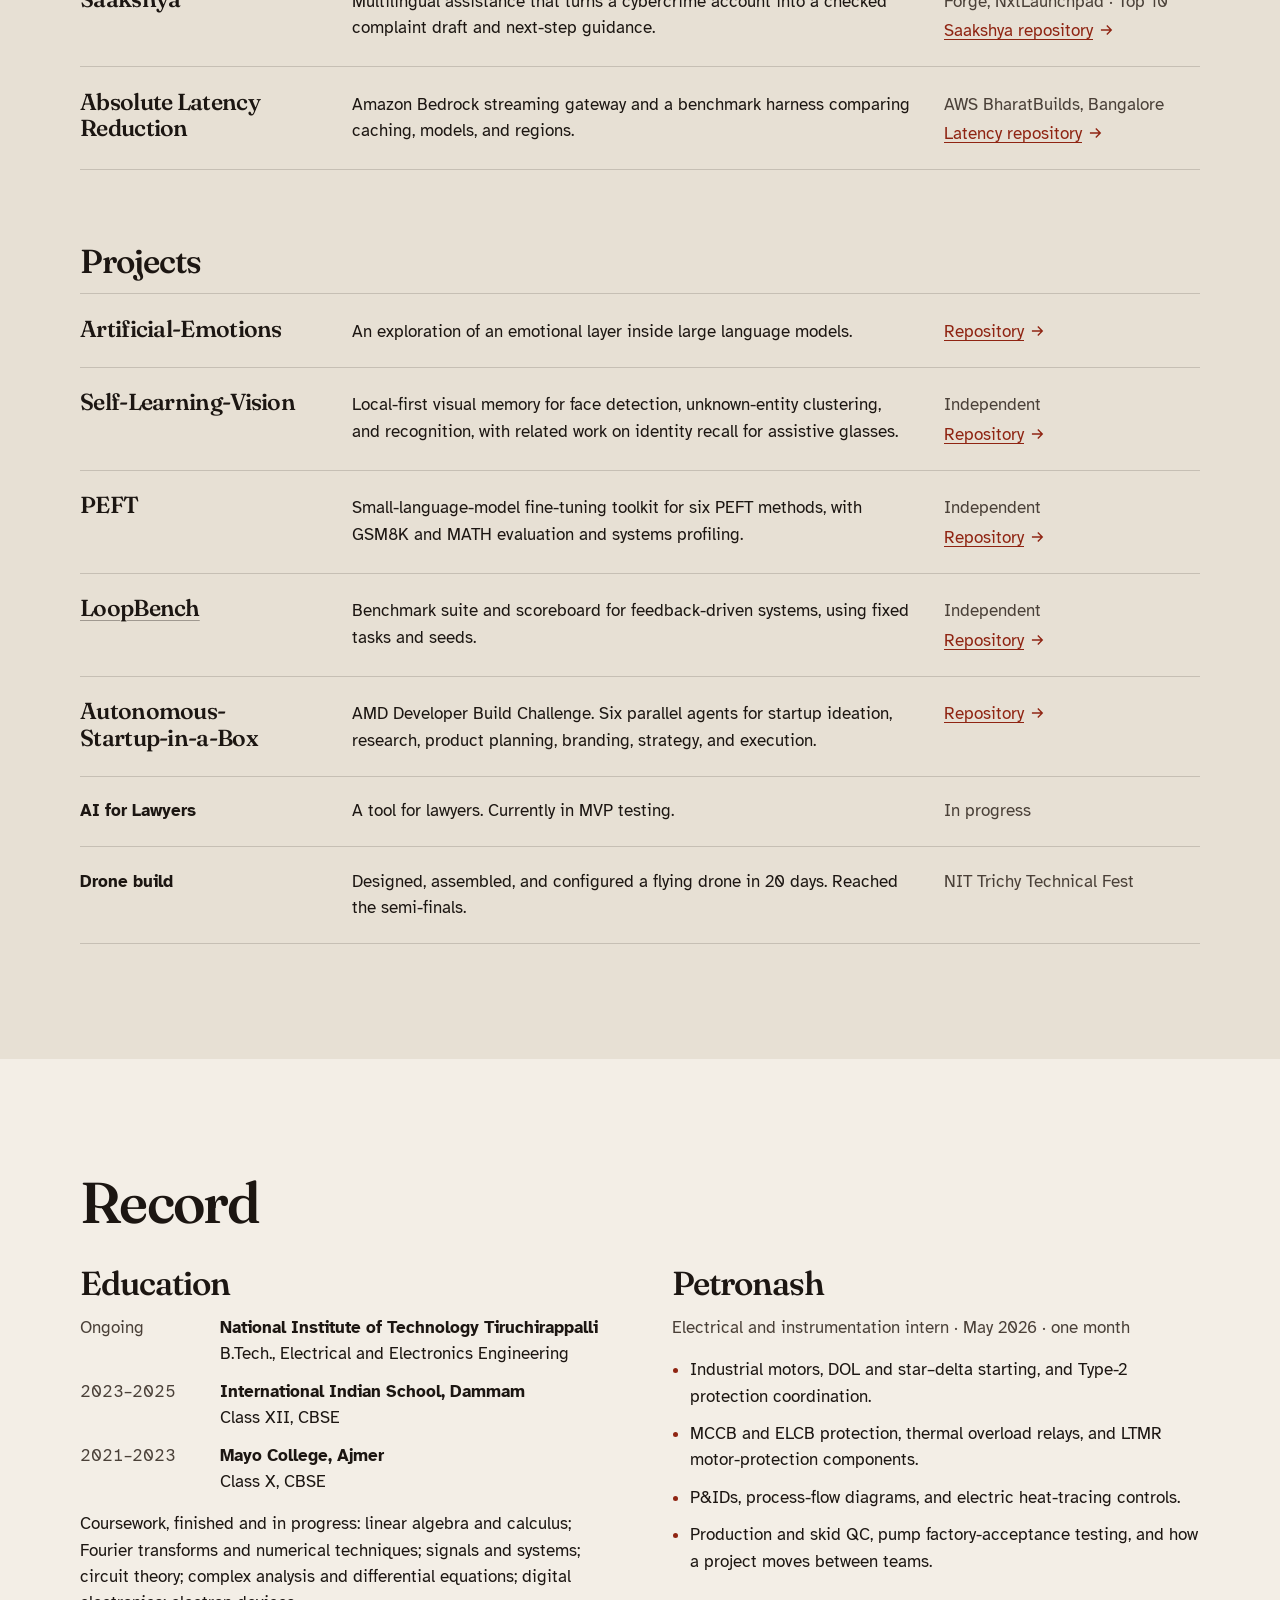
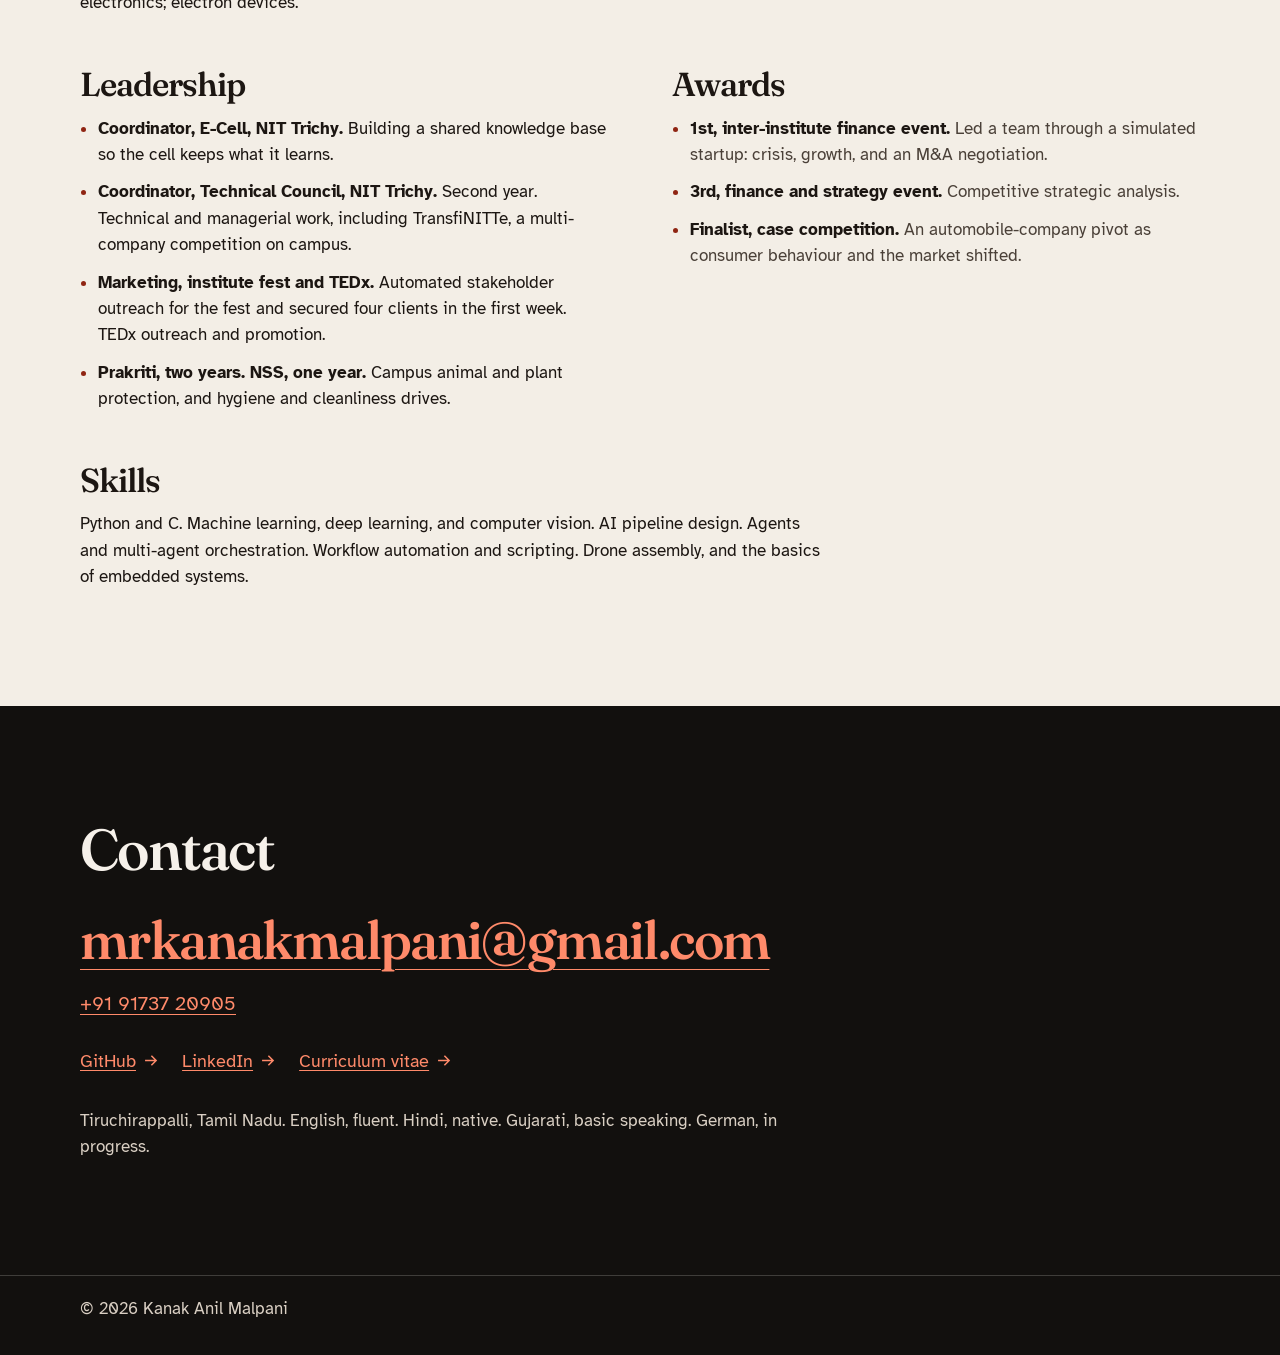
==== commit 8c4a53bb: "Add notes, research, projects, now, and about beside the folio. Co-authored-by: Cursor <cursoragent@" ====
--- a/index.html
+++ b/index.html
@@ -52,11 +52,12 @@
     <header class="bar">
       <div class="wrap bar-inner">
         <a class="mark" href="#top">Malpani</a>
-        <nav aria-label="On this page">
-          <a href="#research">Research</a>
-          <a href="#work">Work</a>
-          <a href="#record">Record</a>
-          <a href="#contact">Contact</a>
+        <nav aria-label="Site">
+          <a href="notes/">Notes</a>
+          <a href="research/">Research</a>
+          <a href="projects/">Projects</a>
+          <a href="now/">Now</a>
+          <a href="about/">About</a>
         </nav>
       </div>
     </header>
@@ -86,7 +87,9 @@
           <h2 id="research-title">Research</h2>
 
           <article class="paper" id="groundlm">
-            <h3>Efficient Adaptation of Small Language Models for Reliable Mathematical Reasoning</h3>
+            <h3>
+              <a href="research/groundlm/">Efficient Adaptation of Small Language Models for Reliable Mathematical Reasoning</a>
+            </h3>
             <p class="cite">
               Kanak Anil Malpani. GroundLM Workshop, ACL 2026. Published.
             </p>
@@ -101,7 +104,9 @@
           </article>
 
           <article class="paper" id="worldfloods">
-            <h3>What Does the Clear–Cloudy Gap Measure? A Controlled Audit of WorldFloods Flood Segmentation</h3>
+            <h3>
+              <a href="research/worldfloods/">What Does the Clear–Cloudy Gap Measure? A Controlled Audit of WorldFloods Flood Segmentation</a>
+            </h3>
             <p class="cite">CVPR 2027 submission. Under review.</p>
             <p>
               The audit asks whether an apparent cloud penalty in WorldFloods v2 is actually cloud,
@@ -154,7 +159,7 @@
 
           <div class="leads">
             <article class="lead" id="nadaka">
-              <h3>Nadaka</h3>
+              <h3><a href="projects/nadaka/">Nadaka</a></h3>
               <p class="lead-line">iQOO Hyderabad · 1st runner-up · ₹80,000</p>
               <p>
                 On-device walking-safety assistant for blind and low-vision users.
@@ -165,7 +170,7 @@
               </p>
             </article>
             <article class="lead" id="binary-nets">
-              <h3>Binary-Neural-Networks</h3>
+              <h3><a href="projects/binary-neural-networks/">Binary-Neural-Networks</a></h3>
               <p>
                 Packed binary and ternary CPU inference with XNOR–popcount kernels.
                 Independent project.
@@ -275,7 +280,7 @@
                 </p>
               </article>
               <article class="entry">
-                <h4>LoopBench</h4>
+                <h4><a href="projects/loopbench/">LoopBench</a></h4>
                 <p>Benchmark suite and scoreboard for feedback-driven systems, using fixed tasks and seeds.</p>
                 <p class="meta">
                   <span>Independent</span>
@@ -410,7 +415,7 @@
         <div class="wrap">
           <h2 id="contact-title">Contact</h2>
           <p class="email">
-            <a href="mailto:mrkanakmalpani@gmail.com">mrkanakmalpani@gmail.com</a>
+            <a href="mailto:mrkanakmalpani@gmail.com">mrkanakmalpani@<wbr>gmail.com</a>
           </p>
           <p class="phone"><a href="tel:+919173720905">+91 91737 20905</a></p>
           <ul class="reach">
--- a/styles.css
+++ b/styles.css
@@ -212,7 +212,7 @@
   container-type: inline-size;
 }
 
-h1 {
+.cover h1 {
   margin: auto 0;
   max-width: 100%;
   font-family: var(--serif);
@@ -223,7 +223,7 @@
 }
 
 @media (min-width: 1600px) and (min-height: 1100px) {
-  h1 {
+  .cover h1 {
     font-size: clamp(4rem, min(34cqi, 22svh), 20rem);
   }
 }
@@ -305,6 +305,26 @@
   border-top: 1px solid var(--line);
 }
 
+.paper h3 a,
+.lead h3 a,
+.entry h4 a {
+  color: inherit;
+  text-decoration-color: rgba(28, 22, 18, 0.35);
+}
+
+.paper h3 a:visited,
+.lead h3 a:visited,
+.entry h4 a:visited {
+  color: inherit;
+}
+
+.paper h3 a:hover,
+.lead h3 a:hover,
+.entry h4 a:hover {
+  color: var(--oxide);
+  text-decoration-color: var(--oxide);
+}
+
 .paper h3,
 .group > h3,
 .record h3 {
@@ -665,6 +685,305 @@
   }
 }
 
+.page-open {
+  padding-top: clamp(3.25rem, 8vh, 6rem);
+}
+
+.night-open {
+  background: var(--night);
+  color: var(--night-ink);
+}
+
+.night-open + .prose {
+  padding-top: clamp(1.35rem, 3vw, 2rem);
+}
+
+.night-open .wrap {
+  padding-bottom: clamp(1.5rem, 4vh, 2.4rem);
+}
+
+.night-open a,
+.night-open a:visited {
+  color: var(--oxide-bright);
+}
+
+.night-open :focus-visible {
+  outline-color: var(--oxide-bright);
+}
+
+.page h1 {
+  margin: 0;
+  font-family: var(--serif);
+  font-weight: 560;
+  font-size: clamp(3.4rem, 8vw, 5.5rem);
+  letter-spacing: -0.03em;
+  line-height: 0.92;
+  width: fit-content;
+  max-width: 100%;
+}
+
+.page h1.long {
+  font-size: clamp(2.15rem, 4.8vw, 3.45rem);
+  line-height: 1.02;
+  max-width: min(18ch, 100%);
+}
+
+.ruled {
+  position: relative;
+  padding-bottom: 0.28em;
+}
+
+.ruled::after {
+  content: "";
+  position: absolute;
+  left: 0;
+  right: 0;
+  bottom: 0;
+  height: 0.045em;
+  min-height: 3px;
+  background: var(--oxide);
+  transform-origin: left center;
+}
+
+.night-open .ruled::after {
+  background: var(--oxide-bright);
+}
+
+@media (prefers-reduced-motion: no-preference) {
+  .ruled::after {
+    transform: scaleX(0);
+    animation: draw-rule 900ms var(--ease) 120ms forwards;
+  }
+}
+
+.deck {
+  margin: 1.15rem 0 0;
+  max-width: 42rem;
+  font-size: 1.125rem;
+}
+
+.night-open .deck {
+  color: var(--night-soft);
+}
+
+.page .cite {
+  margin-top: 1rem;
+}
+
+.prose {
+  padding-top: clamp(2.25rem, 5vw, 3.25rem);
+  padding-bottom: clamp(4rem, 8vw, 6.5rem);
+}
+
+.night-open + .prose,
+.page-open + .prose {
+  padding-top: clamp(2.5rem, 5vw, 3.5rem);
+}
+
+.page h2 {
+  margin: 2.8rem 0 0.85rem;
+  font-family: var(--serif);
+  font-weight: 560;
+  font-size: clamp(1.65rem, 2.5vw, 2.15rem);
+  letter-spacing: -0.03em;
+  line-height: 1.12;
+}
+
+.page h2:first-child {
+  margin-top: 0;
+}
+
+.page .prose p,
+.page .prose li {
+  margin-top: 0;
+  margin-bottom: 1rem;
+}
+
+.catalog {
+  list-style: none;
+  margin: 0;
+  padding: 0 0 0.25rem;
+  border-bottom: 1px solid var(--line);
+}
+
+.catalog li {
+  max-width: none;
+  border-top: 1px solid var(--line);
+}
+
+.catalog a {
+  display: grid;
+  grid-template-columns: 9.25rem minmax(0, 1fr);
+  gap: 0.35rem 2rem;
+  align-items: start;
+  padding-block: 1.4rem;
+  color: inherit;
+  text-decoration: none;
+}
+
+.catalog a:visited {
+  color: inherit;
+}
+
+.catalog time,
+.catalog .mark-col {
+  color: var(--ink-soft);
+  font-variant-numeric: tabular-nums;
+  padding-top: 0.35rem;
+}
+
+.catalog strong {
+  display: block;
+  font-family: var(--serif);
+  font-weight: 560;
+  font-size: clamp(1.55rem, 2.4vw, 2rem);
+  letter-spacing: -0.03em;
+  line-height: 1.12;
+}
+
+.catalog .blurb {
+  display: block;
+  margin-top: 0.4rem;
+  max-width: 62ch;
+  color: var(--ink);
+}
+
+.lead-first li:first-child strong {
+  font-size: clamp(2.05rem, 4vw, 3.05rem);
+  line-height: 1.05;
+}
+
+.catalog a:hover strong {
+  color: var(--oxide);
+}
+
+.materials {
+  display: flex;
+  flex-wrap: wrap;
+  gap: 0.55rem 1.4rem;
+  margin: 0;
+  padding: 0;
+  list-style: none;
+  max-width: none;
+}
+
+.materials li {
+  max-width: none;
+}
+
+.missing {
+  color: var(--ink-soft);
+}
+
+.cite-bar {
+  display: flex;
+  flex-wrap: wrap;
+  align-items: baseline;
+  justify-content: space-between;
+  gap: 0.6rem 1.5rem;
+  max-width: 44rem;
+  margin-top: 2.8rem;
+}
+
+.cite-bar h2 {
+  margin: 0;
+}
+
+.citation {
+  display: block;
+  width: min(100%, 44rem);
+  box-sizing: border-box;
+  margin: 0.85rem 0 0;
+  padding: 1rem 1.15rem;
+  overflow-x: auto;
+  background: var(--ivory-deep);
+  color: var(--ink);
+  font-family: ui-monospace, "Cascadia Code", Consolas, monospace;
+  font-size: 0.92rem;
+  line-height: 1.5;
+  white-space: pre;
+}
+
+.citation code {
+  font: inherit;
+  white-space: inherit;
+}
+
+button.copy {
+  appearance: none;
+  font: inherit;
+  font-size: 1rem;
+  line-height: inherit;
+  color: var(--oxide);
+  background: transparent;
+  border: 0;
+  border-bottom: 1px solid currentColor;
+  border-radius: 0;
+  padding: 0.05rem 0;
+  cursor: pointer;
+}
+
+button.copy:hover {
+  border-bottom-width: 2px;
+}
+
+.permalink {
+  display: flex;
+  flex-wrap: wrap;
+  align-items: baseline;
+  gap: 0.7rem 1.25rem;
+  max-width: none;
+  margin-top: 1.75rem;
+}
+
+.permalink a {
+  overflow-wrap: anywhere;
+}
+
+.sheet.wide-sheet {
+  width: min(100%, 40rem);
+}
+
+@media (max-width: 800px) {
+  .catalog a {
+    grid-template-columns: 1fr;
+    gap: 0.2rem;
+  }
+
+  .catalog time,
+  .catalog .mark-col {
+    padding-top: 0;
+  }
+
+  .gap td:last-child,
+  .sheet td:last-child {
+    white-space: normal;
+  }
+}
+
+@media print {
+  .night-open {
+    background: white;
+    color: black;
+  }
+
+  .night-open a,
+  .night-open .deck {
+    color: black;
+  }
+
+  .ruled::after,
+  .night-open .ruled::after {
+    background: black;
+    transform: none;
+    animation: none;
+  }
+
+  button.copy {
+    display: none;
+  }
+}
+
 @media print {
   .bar {
     position: static;
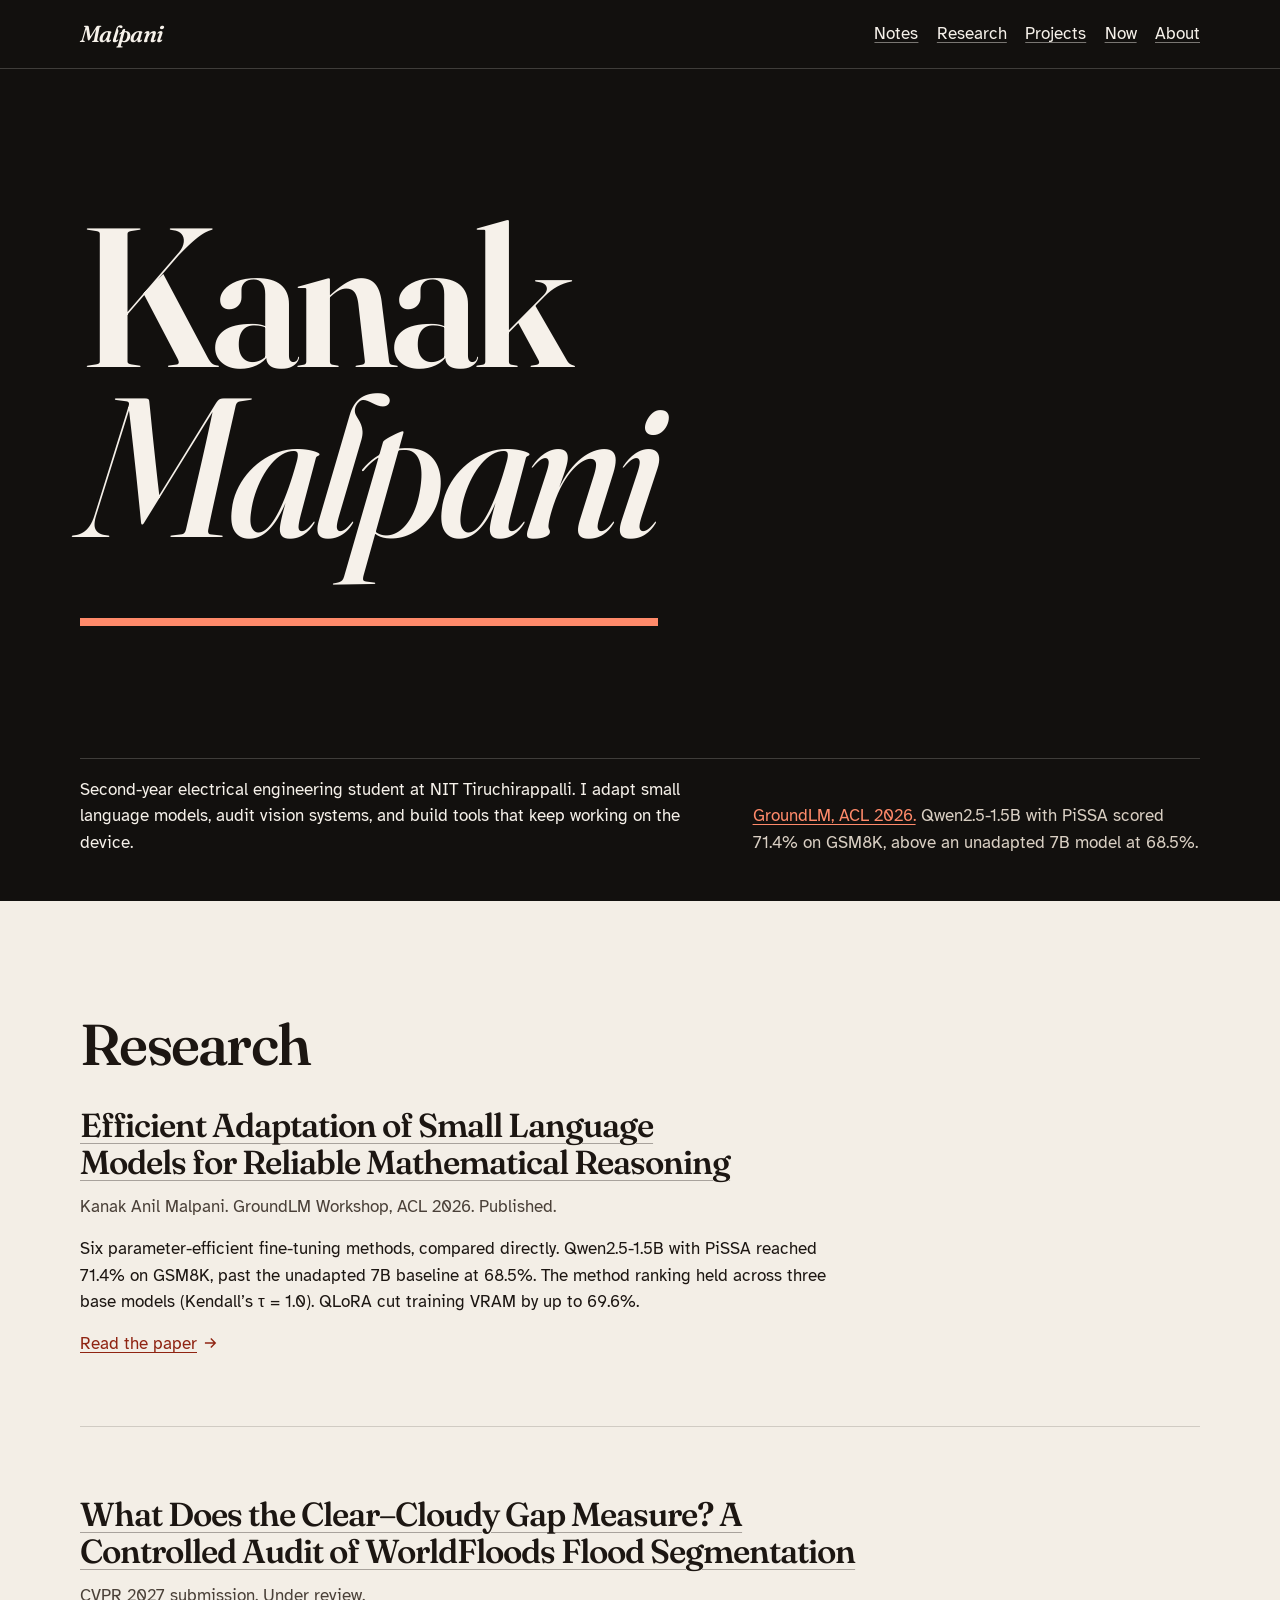
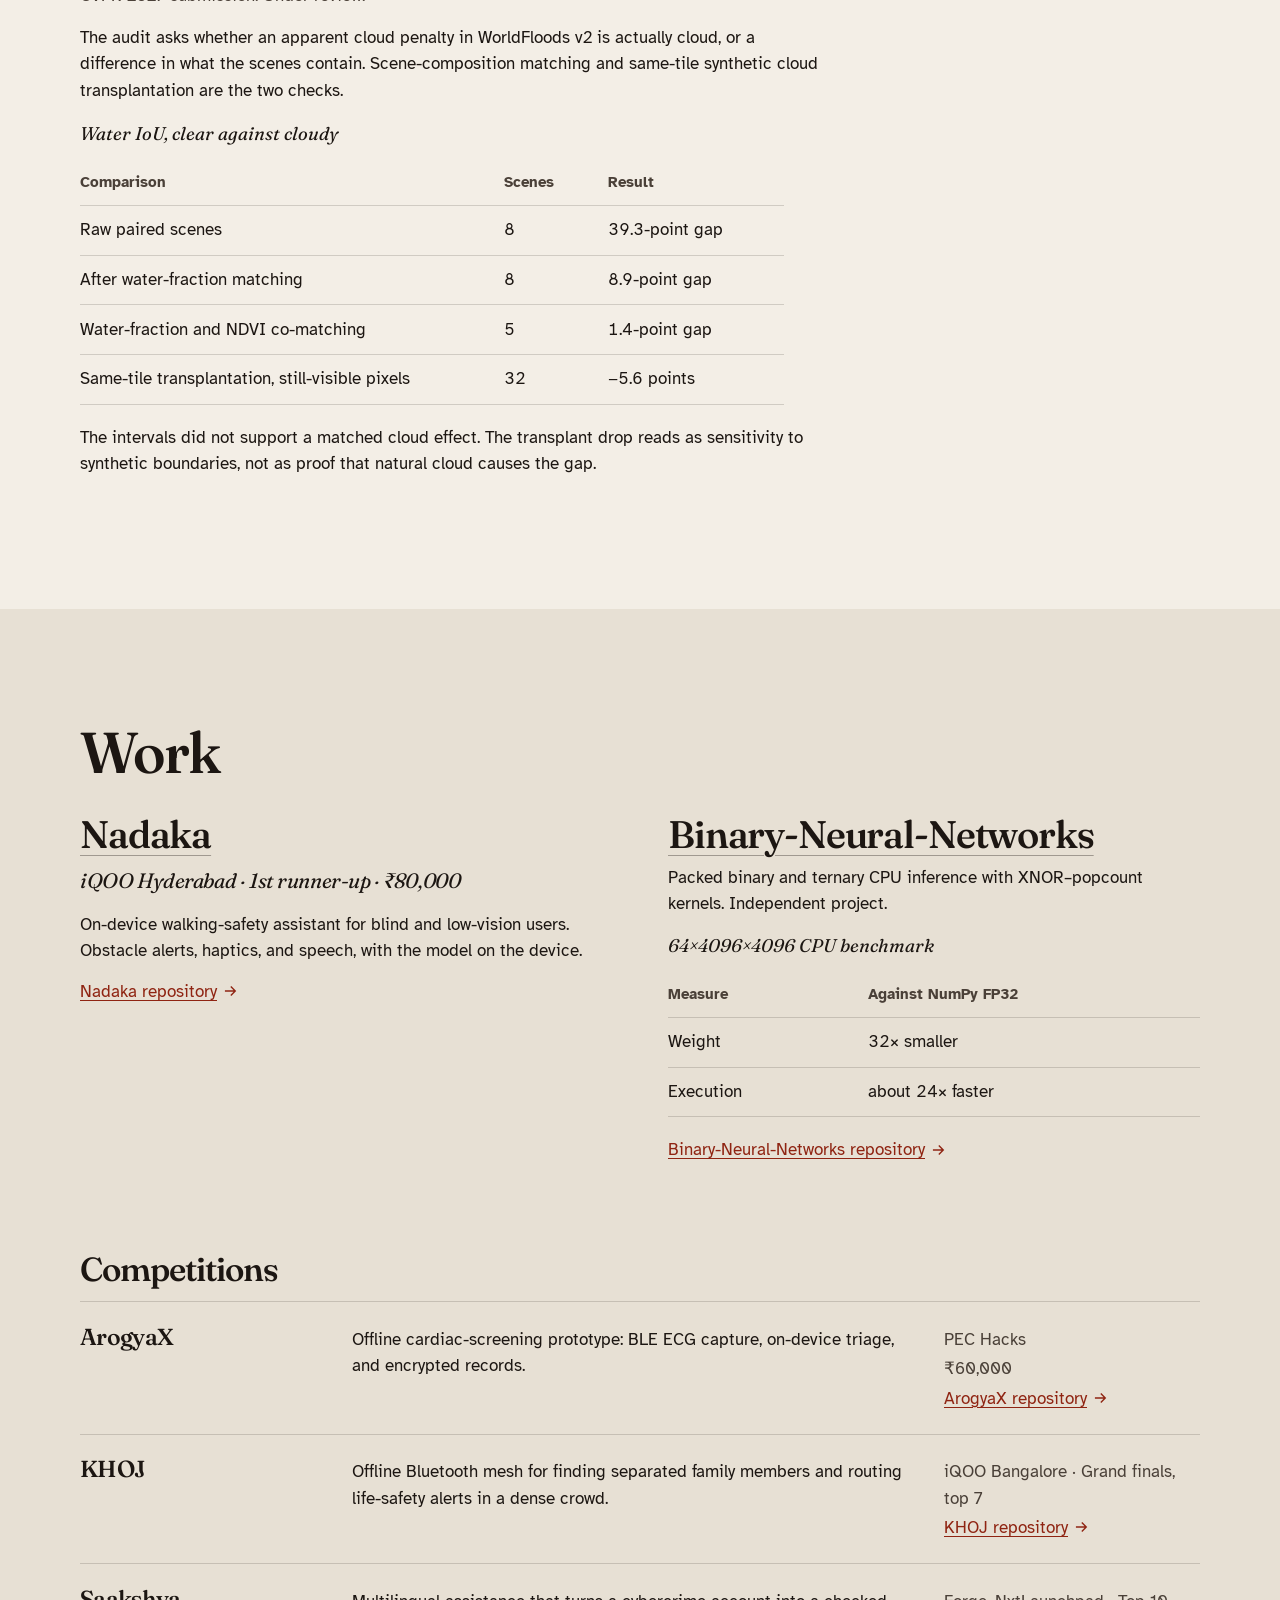
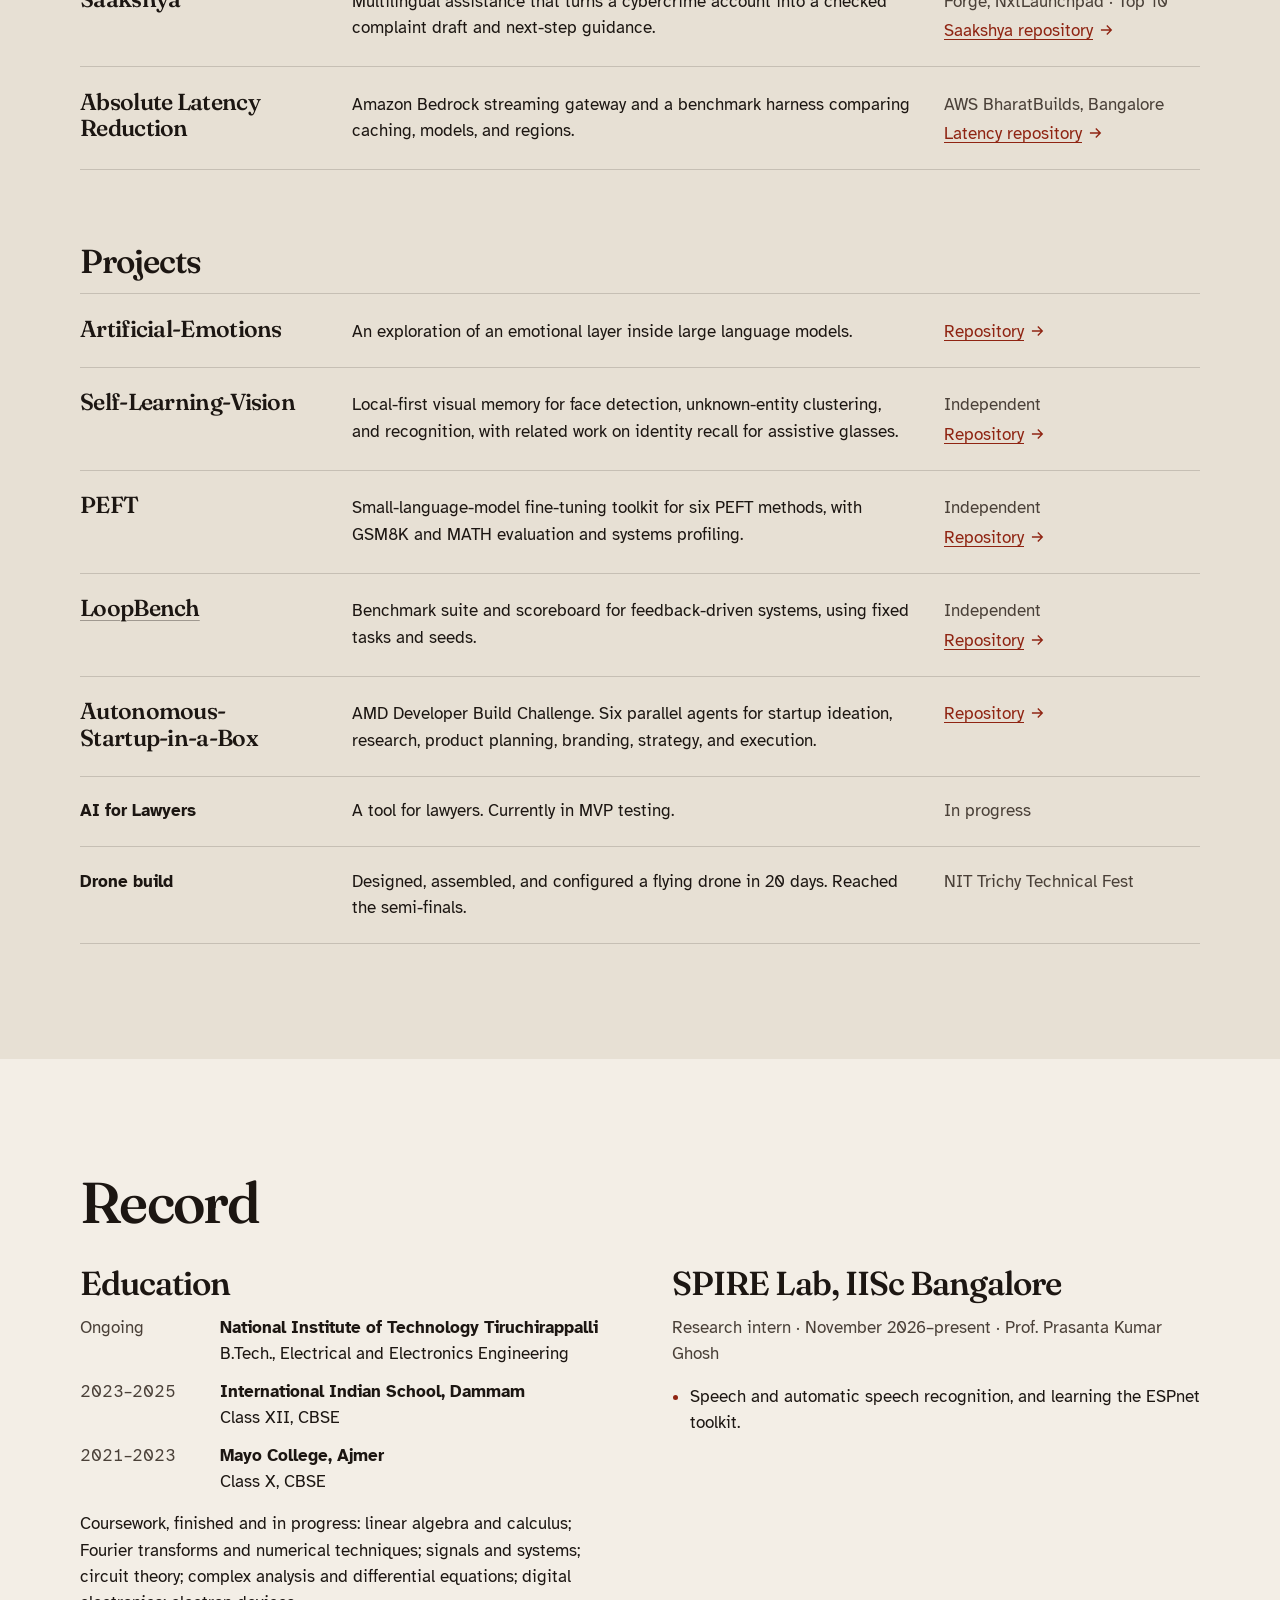
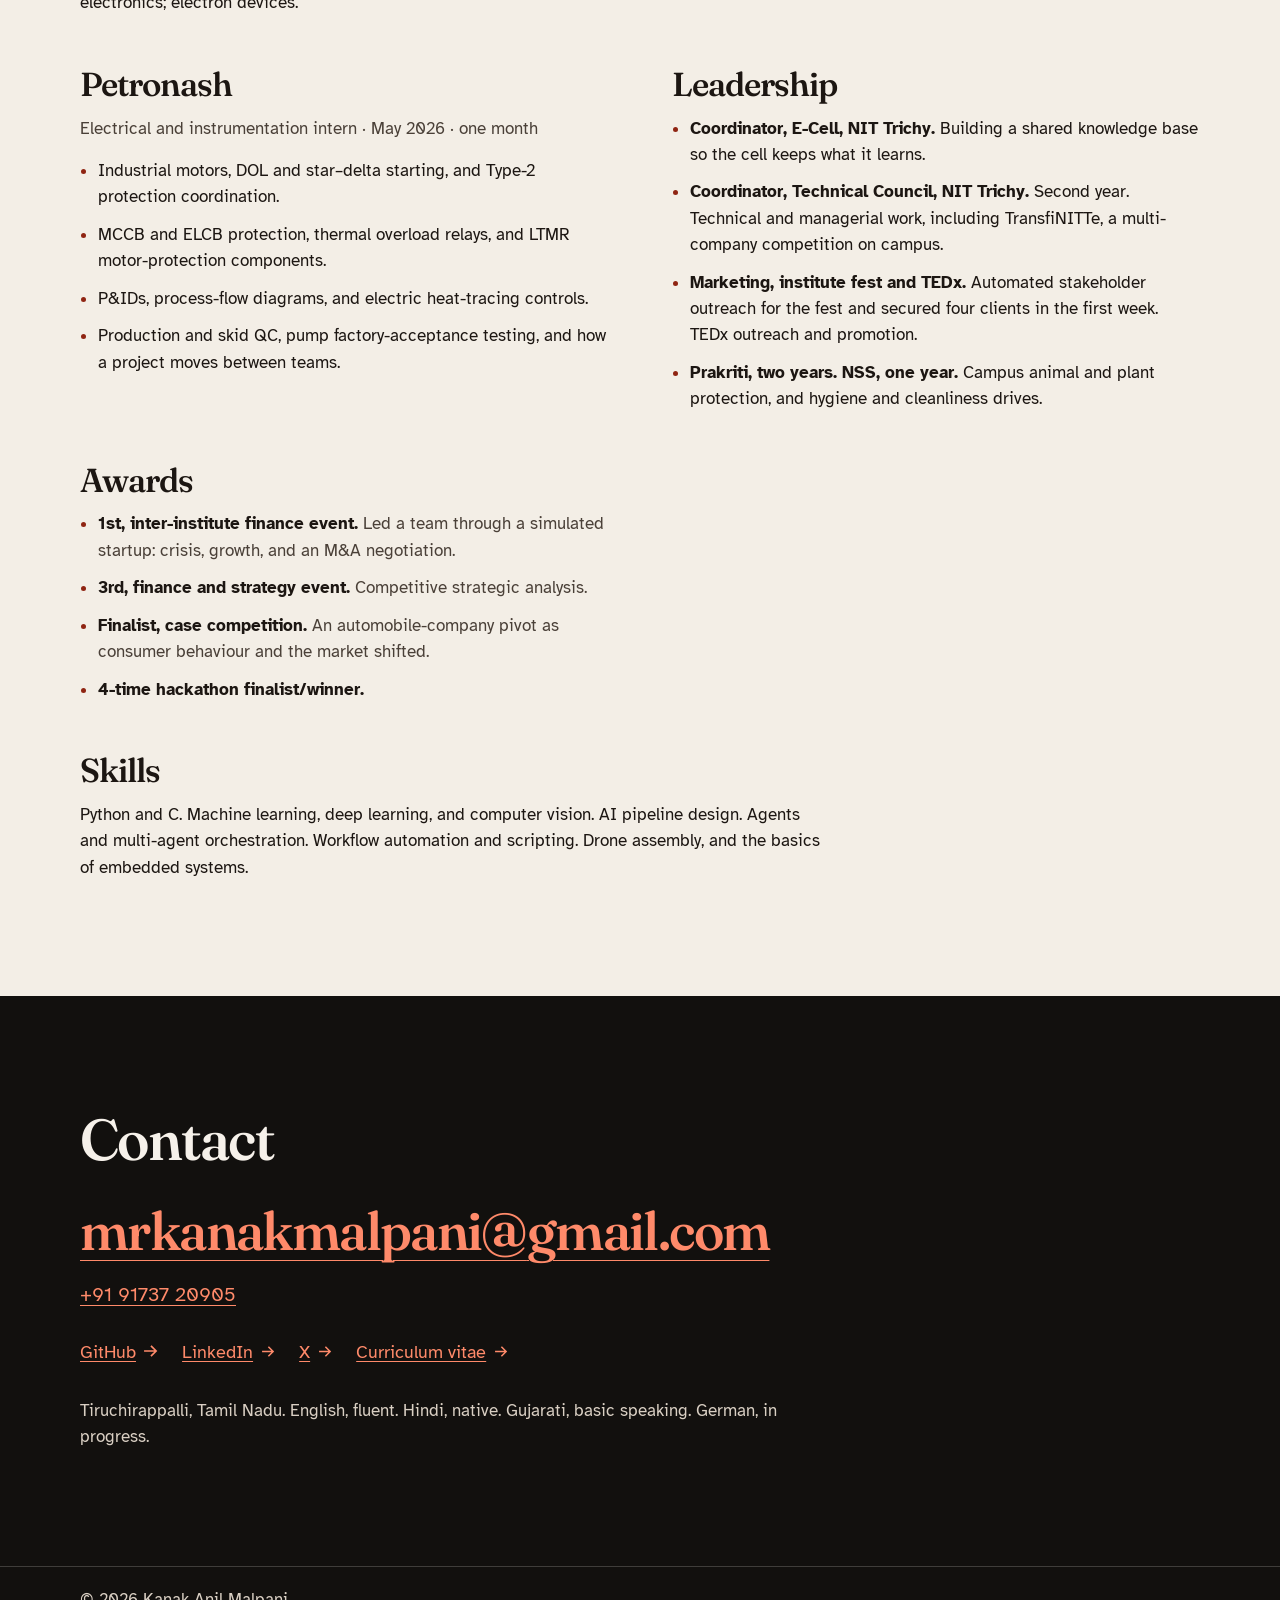
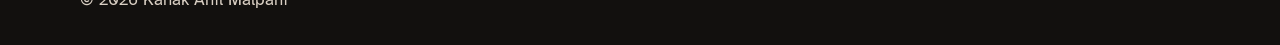
==== commit b98df067: "Refresh profile details on the folio. Add the SPIRE Lab internship and a mid-November WorldFloods re" ====
--- a/index.html
+++ b/index.html
@@ -37,7 +37,8 @@
         "url": "https://kanakmalpani.github.io/Kanak-Malpani/",
         "sameAs": [
           "https://github.com/KanakMalpani",
-          "https://www.linkedin.com/in/kanakmalpani/"
+          "https://www.linkedin.com/in/kanakmalpani/",
+          "https://x.com/KanakMalpa92118"
         ],
         "jobTitle": "B.Tech. student, Electrical and Electronics Engineering",
         "affiliation": {
@@ -349,6 +350,14 @@
             </article>
 
             <article>
+              <h3>SPIRE Lab, IISc Bangalore</h3>
+              <p class="cite">Research intern · November 2026–present · Prof. Prasanta Kumar Ghosh</p>
+              <ul>
+                <li>Speech and automatic speech recognition, and learning the ESPnet toolkit.</li>
+              </ul>
+            </article>
+
+            <article>
               <h3>Petronash</h3>
               <p class="cite">Electrical and instrumentation intern · May 2026 · one month</p>
               <ul>
@@ -395,6 +404,9 @@
                 <li>
                   <strong>Finalist, case competition.</strong>
                   An automobile-company pivot as consumer behaviour and the market shifted.
+                </li>
+                <li>
+                  <strong>4-time hackathon finalist/winner.</strong>
                 </li>
               </ul>
             </article>
@@ -421,6 +433,7 @@
           <ul class="reach">
             <li><a class="out" rel="me" href="https://github.com/KanakMalpani">GitHub</a></li>
             <li><a class="out" rel="me" href="https://www.linkedin.com/in/kanakmalpani/">LinkedIn</a></li>
+            <li><a class="out" rel="me" href="https://x.com/KanakMalpa92118">X</a></li>
             <li><a class="out" href="kanak-malpani-cv.pdf">Curriculum vitae</a></li>
           </ul>
           <p class="langs">
--- a/styles.css
+++ b/styles.css
@@ -82,6 +82,11 @@
   max-width: var(--measure);
 }
 
+code {
+  font-family: ui-monospace, "Cascadia Code", Consolas, monospace;
+  font-size: 0.92em;
+}
+
 a {
   color: var(--oxide);
   text-decoration-thickness: 1px;
@@ -182,7 +187,8 @@
 }
 
 .bar nav a:hover,
-.bar nav a[aria-current="true"] {
+.bar nav a[aria-current="true"],
+.bar nav a[aria-current="page"] {
   color: var(--oxide-bright);
   text-decoration-color: var(--oxide-bright);
 }
@@ -606,6 +612,10 @@
   overflow-wrap: anywhere;
 }
 
+.page .email {
+  font-size: clamp(1.35rem, 3vw, 1.85rem);
+}
+
 .email a {
   text-decoration-thickness: 1px;
 }
@@ -685,6 +695,16 @@
   }
 }
 
+body.page {
+  min-height: 100svh;
+  display: flex;
+  flex-direction: column;
+}
+
+body.page main {
+  flex: 1 0 auto;
+}
+
 .page-open {
   padding-top: clamp(3.25rem, 8vh, 6rem);
 }
@@ -692,10 +712,6 @@
 .night-open {
   background: var(--night);
   color: var(--night-ink);
-}
-
-.night-open + .prose {
-  padding-top: clamp(1.35rem, 3vw, 2rem);
 }
 
 .night-open .wrap {
@@ -959,6 +975,10 @@
   .sheet td:last-child {
     white-space: normal;
   }
+
+  .citation {
+    white-space: pre-wrap;
+  }
 }
 
 @media print {
